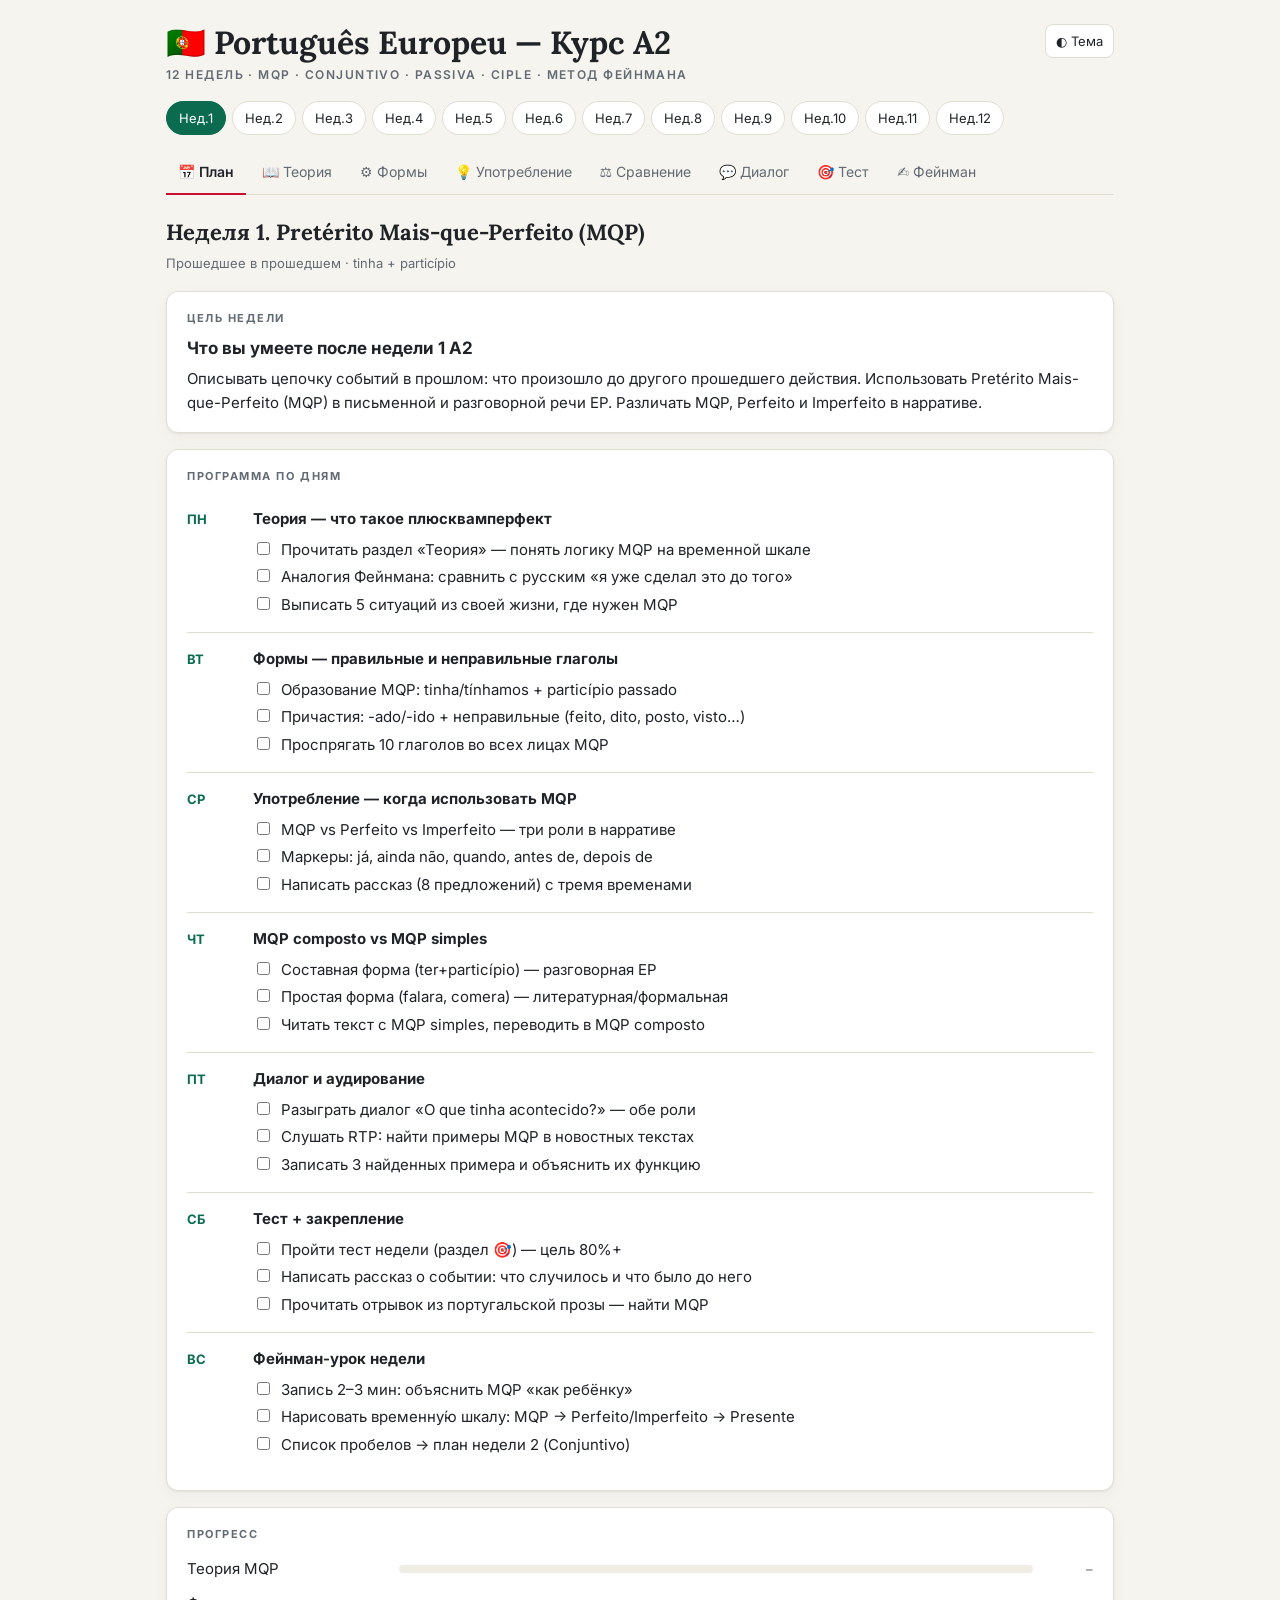
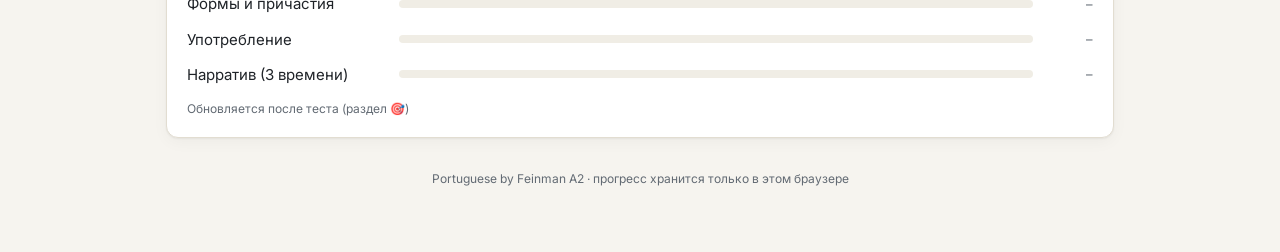
==== portuguese-feinman-a2/index.html @ bb4b98df "Add Portuguese by Feinman A2 course page 12-week European Portuguese A2 course (MQP, Conjuntivo, Pas" ====
<!doctype html>
<html lang="ru">
<head>
<meta charset="utf-8">
<meta name="viewport" content="width=device-width, initial-scale=1">
<title>Portuguese by Feinman A2</title>
<meta name="description" content="Português Europeu — курс A2 за 12 недель: MQP, Conjuntivo, Passiva, CIPLE. Метод Фейнмана.">
<link rel="preconnect" href="https://fonts.googleapis.com">
<link href="https://fonts.googleapis.com/css2?family=Inter:wght@400;500;600;700&family=Lora:ital,wght@0,600;1,500&display=swap" rel="stylesheet">
<style>
:root{
  --bg:#f6f4ef; --surface:#ffffff; --surface-2:#f0ede5; --border:#e2ddd1;
  --text:#1f2328; --muted:#626a73; --accent:#0a6b4f; --accent-2:#c8102e;
  --accent-soft:#e3f1ec; --warn-soft:#fdf1dc; --warn:#8a5a00;
  --ok:#0a7a3e; --bad:#b3261e; --ok-soft:#e5f4ea; --bad-soft:#fbe9e7;
  --shadow:0 1px 2px rgba(0,0,0,.05),0 4px 16px rgba(0,0,0,.04);
}
@media (prefers-color-scheme: dark){
  :root:not([data-theme="light"]){
    --bg:#15181c; --surface:#1d2126; --surface-2:#252a30; --border:#333a42;
    --text:#e8e6e1; --muted:#9aa3ad; --accent:#4fc39a; --accent-2:#ff6b7d;
    --accent-soft:#1c3129; --warn-soft:#33291a; --warn:#f0bf6a;
    --ok:#5fd18f; --bad:#ff8a80; --ok-soft:#1b3024; --bad-soft:#3a1f1d;
    --shadow:none;
  }
}
:root[data-theme="dark"]{
  --bg:#15181c; --surface:#1d2126; --surface-2:#252a30; --border:#333a42;
  --text:#e8e6e1; --muted:#9aa3ad; --accent:#4fc39a; --accent-2:#ff6b7d;
  --accent-soft:#1c3129; --warn-soft:#33291a; --warn:#f0bf6a;
  --ok:#5fd18f; --bad:#ff8a80; --ok-soft:#1b3024; --bad-soft:#3a1f1d;
  --shadow:none;
}
*{box-sizing:border-box}
html,body{margin:0}
body{background:var(--bg);color:var(--text);font:15px/1.55 Inter,system-ui,-apple-system,Segoe UI,Roboto,sans-serif;-webkit-font-smoothing:antialiased}
.wrap{max-width:980px;margin:0 auto;padding:24px 16px 64px}
header h1{font-family:Lora,Georgia,serif;font-size:clamp(22px,4vw,32px);margin:0 0 4px;line-height:1.2}
header .sub{font-size:12px;letter-spacing:.12em;color:var(--muted);text-transform:uppercase;font-weight:600}
.top{display:flex;justify-content:space-between;gap:12px;align-items:flex-start}
.theme-btn{border:1px solid var(--border);background:var(--surface);color:var(--text);border-radius:8px;padding:6px 10px;cursor:pointer;font:inherit;font-size:13px;flex:none}
.weeks{display:flex;gap:6px;overflow-x:auto;padding:16px 0 8px;scrollbar-width:thin}
.weeks button{flex:none;border:1px solid var(--border);background:var(--surface);color:var(--text);border-radius:999px;padding:6px 12px;font:inherit;font-size:13px;cursor:pointer;white-space:nowrap}
.weeks button.on{background:var(--accent);border-color:var(--accent);color:#fff}
:root[data-theme="dark"] .weeks button.on{color:#0d1411}
@media (prefers-color-scheme: dark){:root:not([data-theme="light"]) .weeks button.on{color:#0d1411}}
.weeks button .dot{display:inline-block;width:6px;height:6px;border-radius:50%;background:var(--ok);margin-left:6px;vertical-align:middle}
.tabs{display:flex;gap:4px;flex-wrap:wrap;border-bottom:1px solid var(--border);margin:8px 0 20px}
.tabs button{border:0;background:none;color:var(--muted);padding:10px 12px;font:inherit;font-size:14px;cursor:pointer;border-bottom:2px solid transparent;margin-bottom:-1px}
.tabs button.on{color:var(--text);border-bottom-color:var(--accent-2);font-weight:600}
.week-title{font-family:Lora,Georgia,serif;font-size:22px;margin:0 0 4px}
.week-tag{color:var(--muted);font-size:13px;margin-bottom:18px}
.card{background:var(--surface);border:1px solid var(--border);border-radius:12px;padding:18px 20px;margin-bottom:16px;box-shadow:var(--shadow)}
.label{font-size:11px;letter-spacing:.14em;text-transform:uppercase;color:var(--muted);font-weight:700;margin-bottom:8px}
.goal h3{margin:0 0 6px;font-size:17px}
.goal p{margin:0}
.day{display:grid;grid-template-columns:52px 1fr;gap:14px;padding:14px 0;border-top:1px solid var(--border)}
.label + .day{border-top:0}
.day .d{font-weight:700;color:var(--accent);font-size:13px;padding-top:2px}
.day h4{margin:0 0 6px;font-size:15px}
.day ul{margin:0;padding:0;list-style:none}
.day li{display:flex;gap:8px;align-items:flex-start;padding:2px 0}
.day li input{margin-top:4px;accent-color:var(--accent);flex:none}
.day li.done span{color:var(--muted);text-decoration:line-through}
.prog-row{display:grid;grid-template-columns:minmax(120px,200px) 1fr 48px;gap:12px;align-items:center;padding:6px 0}
.bar{height:8px;border-radius:99px;background:var(--surface-2);overflow:hidden}
.bar i{display:block;height:100%;background:var(--accent);border-radius:99px;transition:width .4s}
.prog-row .v{text-align:right;font-variant-numeric:tabular-nums;color:var(--muted);font-size:13px}
.hint{font-size:12px;color:var(--muted);margin-top:8px}
.content h3{font-size:17px;margin:22px 0 8px}
.content h3:first-child{margin-top:0}
.content p{margin:0 0 10px}
.content ul{padding-left:20px;margin:0 0 10px}
.ex{display:flex;flex-direction:column;border-left:3px solid var(--accent);background:var(--accent-soft);padding:8px 12px;border-radius:0 8px 8px 0;margin:8px 0}
.ex b{font-weight:600}
.ex span{color:var(--muted);font-size:13.5px}
.note{background:var(--warn-soft);border-radius:8px;padding:10px 14px;margin:10px 0;font-size:14px}
.note strong{color:var(--warn)}
.tbl-wrap{overflow-x:auto;margin:10px 0}
table{border-collapse:collapse;width:100%;font-size:14px;min-width:420px}
th,td{border-bottom:1px solid var(--border);padding:8px 10px;text-align:left;vertical-align:top}
th{background:var(--surface-2);font-weight:600;font-size:13px}
td em{color:var(--accent-2);font-style:normal;font-weight:600}
.timeline{display:flex;align-items:center;gap:0;margin:14px 0 6px;overflow-x:auto;padding-bottom:4px}
.timeline .pt{flex:1;min-width:110px;text-align:center;position:relative;padding-top:22px;font-size:13px}
.timeline .pt::before{content:"";position:absolute;top:8px;left:0;right:0;height:2px;background:var(--border)}
.timeline .pt::after{content:"";position:absolute;top:3px;left:50%;width:12px;height:12px;margin-left:-6px;border-radius:50%;background:var(--accent)}
.timeline .pt.hl::after{background:var(--accent-2)}
.timeline .pt b{display:block}
.timeline .pt span{color:var(--muted)}
.dlg{display:flex;flex-direction:column;gap:10px}
.line{display:flex;gap:10px;align-items:flex-start}
.line.r{flex-direction:row-reverse}
.who{flex:none;width:34px;height:34px;border-radius:50%;background:var(--accent);color:#fff;display:grid;place-items:center;font-weight:700;font-size:13px}
.line.r .who{background:var(--accent-2)}
.bub{background:var(--surface-2);border-radius:12px;padding:8px 12px;max-width:78%}
.bub .pt{font-weight:500}
.bub .ru{color:var(--muted);font-size:13px;display:none}
.show-ru .bub .ru{display:block}
.btn{border:1px solid var(--border);background:var(--surface);color:var(--text);border-radius:8px;padding:7px 12px;font:inherit;font-size:13.5px;cursor:pointer}
.btn.primary{background:var(--accent);border-color:var(--accent);color:#fff}
:root[data-theme="dark"] .btn.primary{color:#0d1411}
@media (prefers-color-scheme: dark){:root:not([data-theme="light"]) .btn.primary{color:#0d1411}}
.btns{display:flex;gap:8px;flex-wrap:wrap;margin-top:12px}
.q{padding:14px 0;border-top:1px solid var(--border)}
.q:first-child{border-top:0;padding-top:0}
.q p{margin:0 0 8px;font-weight:500}
.opts{display:flex;flex-direction:column;gap:6px}
.opts label{display:flex;gap:8px;align-items:center;border:1px solid var(--border);border-radius:8px;padding:7px 10px;cursor:pointer}
.opts input{accent-color:var(--accent)}
.opts label.right{border-color:var(--ok);background:var(--ok-soft)}
.opts label.wrong{border-color:var(--bad);background:var(--bad-soft)}
.exp{font-size:13.5px;color:var(--muted);margin-top:6px;display:none}
.checked .exp{display:block}
.score{font-size:18px;font-weight:700;margin-top:12px}
textarea{width:100%;min-height:140px;border:1px solid var(--border);background:var(--surface);color:var(--text);border-radius:8px;padding:10px;font:inherit;resize:vertical}
.steps{counter-reset:s;list-style:none;padding:0;margin:0}
.steps li{counter-increment:s;display:grid;grid-template-columns:30px 1fr;gap:10px;padding:8px 0}
.steps li::before{content:counter(s);width:26px;height:26px;border-radius:50%;background:var(--accent-soft);color:var(--accent);display:grid;place-items:center;font-weight:700;font-size:13px}
footer{color:var(--muted);font-size:12px;margin-top:32px;text-align:center}
@media (max-width:560px){
  .card{padding:14px}
  .day{grid-template-columns:1fr;gap:4px}
  .prog-row{grid-template-columns:1fr 44px}
  .prog-row .bar{grid-column:1/-1;grid-row:2}
  .bub{max-width:86%}
}
</style>
</head>
<body>
<div class="wrap">
  <header>
    <div class="top">
      <div>
        <h1>🇵🇹 Português Europeu — Курс A2</h1>
        <div class="sub">12 недель · MQP · Conjuntivo · Passiva · CIPLE · Метод Фейнмана</div>
      </div>
      <button class="theme-btn" id="themeBtn" aria-label="Сменить тему">◐ Тема</button>
    </div>
  </header>
  <nav class="weeks" id="weeks" aria-label="Недели"></nav>
  <nav class="tabs" id="tabs" aria-label="Разделы"></nav>
  <main id="main"></main>
  <footer>Portuguese by Feinman A2 · прогресс хранится только в этом браузере</footer>
</div>

<script>
/* ---------- helpers ---------- */
const ex = (pt, ru) => `<div class="ex"><b>${pt}</b><span>${ru}</span></div>`;
const note = (t) => `<div class="note">${t}</div>`;
const tbl = (head, rows) => `<div class="tbl-wrap"><table><thead><tr>${head.map(h=>`<th>${h}</th>`).join('')}</tr></thead><tbody>${rows.map(r=>`<tr>${r.map(c=>`<td>${c}</td>`).join('')}</tr>`).join('')}</tbody></table></div>`;
const tl = (pts) => `<div class="timeline">${pts.map(p=>`<div class="pt${p[2]?' hl':''}"><b>${p[0]}</b><span>${p[1]}</span></div>`).join('')}</div>`;
const ul = (items) => `<ul>${items.map(i=>`<li>${i}</li>`).join('')}</ul>`;

const store = {
  get(k, d){ try{ const v = localStorage.getItem('pfa2:'+k); return v===null ? d : JSON.parse(v); }catch(e){ return d; } },
  set(k, v){ try{ localStorage.setItem('pfa2:'+k, JSON.stringify(v)); }catch(e){} }
};

const TABS = [
  ['plan','📅 План'],['theory','📖 Теория'],['forms','⚙️ Формы'],['usage','💡 Употребление'],
  ['compare','⚖️ Сравнение'],['dialog','💬 Диалог'],['test','🎯 Тест'],['feynman','✍️ Фейнман']
];
const DAYS = ['ПН','ВТ','СР','ЧТ','ПТ','СБ','ВС'];

/* ---------- course data ---------- */
const W = [];

/* ===== WEEK 1 — MQP ===== */
W.push({
  title:'Pretérito Mais-que-Perfeito (MQP)',
  tag:'Прошедшее в прошедшем · tinha + particípio',
  goal:'Описывать цепочку событий в прошлом: что произошло до другого прошедшего действия. Использовать Pretérito Mais-que-Perfeito (MQP) в письменной и разговорной речи EP. Различать MQP, Perfeito и Imperfeito в нарративе.',
  days:[
    ['Теория — что такое плюсквамперфект',['Прочитать раздел «Теория» — понять логику MQP на временной шкале','Аналогия Фейнмана: сравнить с русским «я уже сделал это до того»','Выписать 5 ситуаций из своей жизни, где нужен MQP']],
    ['Формы — правильные и неправильные глаголы',['Образование MQP: tinha/tínhamos + particípio passado','Причастия: -ado/-ido + неправильные (feito, dito, posto, visto…)','Проспрягать 10 глаголов во всех лицах MQP']],
    ['Употребление — когда использовать MQP',['MQP vs Perfeito vs Imperfeito — три роли в нарративе','Маркеры: já, ainda não, quando, antes de, depois de','Написать рассказ (8 предложений) с тремя временами']],
    ['MQP composto vs MQP simples',['Составная форма (ter+particípio) — разговорная EP','Простая форма (falara, comera) — литературная/формальная','Читать текст с MQP simples, переводить в MQP composto']],
    ['Диалог и аудирование',['Разыграть диалог «O que tinha acontecido?» — обе роли','Слушать RTP: найти примеры MQP в новостных текстах','Записать 3 найденных примера и объяснить их функцию']],
    ['Тест + закрепление',['Пройти тест недели (раздел 🎯) — цель 80%+','Написать рассказ о событии: что случилось и что было до него','Прочитать отрывок из португальской прозы — найти MQP']],
    ['Фейнман-урок недели',['Запись 2–3 мин: объяснить MQP «как ребёнку»','Нарисовать временну́ю шкалу: MQP → Perfeito/Imperfeito → Presente','Список пробелов → план недели 2 (Conjuntivo)']]
  ],
  progress:['Теория MQP','Формы и причастия','Употребление','Нарратив (3 времени)'],
  theory:`
    <h3>Идея в одной фразе</h3>
    <p>MQP — это <strong>«прошедшее до прошедшего»</strong>. Когда вы рассказываете о прошлом и хотите показать, что одно действие случилось <em>ещё раньше</em> другого, вы берёте MQP.</p>
    ${tl([['MQP','tinha saído',1],['Perfeito','cheguei'],['Agora','presente']])}
    ${ex('Quando cheguei à estação, o comboio já tinha partido.','Когда я пришёл на вокзал, поезд уже ушёл (ушёл раньше, чем я пришёл).')}
    <h3>Аналогия Фейнмана</h3>
    <p>Представьте рассказ как фильм. Perfeito — это кадры, которые идут один за другим. MQP — это <strong>флешбэк</strong>: камера на секунду отматывает назад, чтобы показать то, что уже случилось до текущей сцены.</p>
    <p>В русском нет отдельного времени — мы говорим «уже», «до этого», «к тому моменту». В португальском это грамматика: <em>tinha feito</em> = «к тому моменту уже сделал».</p>
    ${note('<strong>Правило-проверка:</strong> если в русском предложении можно вставить «к тому моменту уже…», а рассказ идёт в прошедшем — скорее всего нужен MQP.')}
    <h3>Две формы</h3>
    ${ul(['<b>MQP composto</b>: <i>tinha + particípio</i> — живая речь в Португалии. <i>Eu tinha comido.</i>','<b>MQP simples</b>: <i>comera, falara, fizera</i> — книги, пресса, официальный стиль. В разговоре почти не встречается, но на CIPLE нужно узнавать в текстах.'])}`,
  forms:`
    <h3>Вспомогательный глагол TER в Imperfeito</h3>
    ${tbl(['Лицо','ter (imperf.)','+ falar','+ comer','+ partir'],[
      ['eu','tinha','tinha falado','tinha comido','tinha partido'],
      ['tu','tinhas','tinhas falado','tinhas comido','tinhas partido'],
      ['ele / ela / você','tinha','tinha falado','tinha comido','tinha partido'],
      ['nós','<em>tínhamos</em>','tínhamos falado','tínhamos comido','tínhamos partido'],
      ['eles / elas / vocês','tinham','tinham falado','tinham comido','tinham partido']])}
    <h3>Particípio passado</h3>
    <p>Правильные: <b>-ar → -ado</b>, <b>-er/-ir → -ido</b>. Причастие после <i>ter</i> <strong>не меняется</strong> по роду и числу.</p>
    ${tbl(['Инфинитив','Particípio','Инфинитив','Particípio'],[
      ['fazer','<em>feito</em>','abrir','<em>aberto</em>'],
      ['dizer','<em>dito</em>','escrever','<em>escrito</em>'],
      ['pôr','<em>posto</em>','cobrir','<em>coberto</em>'],
      ['ver','<em>visto</em>','ganhar','<em>ganho</em>'],
      ['vir','<em>vindo</em>','gastar','<em>gasto</em>'],
      ['voltar','voltado','pagar','<em>pago</em>']])}
    <h3>MQP simples (литературная форма)</h3>
    <p>Берём 3 л. мн. ч. Perfeito, убираем <b>-ram</b>, добавляем <b>-ra, -ras, -ra, -ramos, -ram</b>:</p>
    ${tbl(['Perfeito (eles)','MQP simples (eu)','nós'],[
      ['falaram','falara','falá<em>ramos</em>'],['comeram','comera','comê<em>ramos</em>'],
      ['fizeram','fizera','fizé<em>ramos</em>'],['disseram','dissera','dissé<em>ramos</em>'],
      ['foram','fora','fô<em>ramos</em>'],['estiveram','estivera','estivé<em>ramos</em>']])}
    ${note('<strong>Внимание:</strong> в форме nós появляется ударение: <i>falávamos</i> (imperf.) ≠ <i>faláramos</i> (MQP simples).')}`,
  usage:`
    <h3>Три роли в нарративе</h3>
    ${tbl(['Время','Роль','Пример'],[
      ['Imperfeito','Декорации, фон, привычка','<i>Chovia e estava frio.</i>'],
      ['Perfeito','Главное событие сюжета','<i>O telefone tocou.</i>'],
      ['MQP','То, что случилось ещё раньше','<i>Eu já tinha adormecido.</i>']])}
    ${ex('Era meia-noite. O telefone tocou, mas eu já tinha adormecido.','Была полночь. Зазвонил телефон, но я уже уснул.')}
    <h3>Маркеры</h3>
    ${ul(['<b>já</b> — уже: <i>Ela já tinha jantado.</i>','<b>ainda não</b> — ещё не: <i>Ainda não tinham chegado.</i>','<b>quando</b> — когда: <i>Quando liguei, ele já tinha saído.</i>','<b>antes de / antes disso</b>: <i>Antes disso, tínhamos vivido no Porto.</i>','<b>nunca</b> — никогда (до того момента): <i>Nunca tinha visto o mar.</i>'])}
    <h3>Типичные ситуации</h3>
    ${ul(['Объяснение причины: <i>Estava cansado porque tinha trabalhado 12 horas.</i>','Первый опыт: <i>Foi a primeira vez que eu tinha comido bacalhau à Brás.</i>','Косвенная речь: <i>Ele disse que tinha perdido a chave.</i> (подробнее — неделя 10)'])}`,
  compare:`
    ${tbl(['','Perfeito','Imperfeito','MQP composto','MQP simples'],[
      ['Пример','fiz','fazia','tinha feito','fizera'],
      ['Вопрос','Что случилось?','Какая была обстановка?','Что было ещё раньше?','То же, книжно'],
      ['Стиль','нейтральный','нейтральный','разговорный + письменный','литературный'],
      ['Рус.','сделал','делал','уже сделал (к тому моменту)','уже сделал']])}
    <h3>Одно событие — три оптики</h3>
    ${ex('Saí de casa às 8h.','Я вышел из дома в 8 (факт).')}
    ${ex('Saía de casa às 8h todos os dias.','Я выходил из дома в 8 каждый день (привычка).')}
    ${ex('Quando a Ana ligou, eu já tinha saído de casa.','Когда Ана позвонила, я уже вышел из дома (раньше звонка).')}
    ${note('<strong>Частая ошибка русскоговорящих:</strong> ставить Perfeito везде, где по-русски «уже сделал». Спросите себя: есть ли в рассказе <em>другая</em> точка в прошлом, относительно которой это «уже»? Если да — MQP.')}`,
  dialog:[
    ['A','Rui, o que é que aconteceu ontem? Chegaste tão tarde!','Руи, что вчера случилось? Ты так поздно пришёл!'],
    ['R','Nem imaginas. Quando cheguei à estação, o comboio já tinha partido.','Даже не представляешь. Когда я пришёл на вокзал, поезд уже ушёл.'],
    ['A','Mas tu não tinhas comprado o bilhete com antecedência?','Но ты разве не купил билет заранее?'],
    ['R','Tinha, sim! Mas tinha-me esquecido de que mudaram o horário.','Купил! Но забыл, что поменяли расписание.'],
    ['A','E depois? Apanhaste o autocarro?','И потом? Сел на автобус?'],
    ['R','Sim, mas quando entrei percebi que tinha deixado a carteira no café.','Да, но когда вошёл, понял, что оставил кошелёк в кафе.'],
    ['A','Que azar! E recuperaste-a?','Вот невезение! И ты его вернул?'],
    ['R','Felizmente, o empregado já a tinha guardado. Nunca tinha tido um dia assim!','К счастью, официант уже его убрал. У меня никогда не было такого дня!']
  ],
  test:[
    {q:'Quando cheguei ao cinema, o filme já ___.',o:['começou','começava','tinha começado','começa'],a:2,c:0,e:'Фильм начался раньше, чем я пришёл → MQP.'},
    {q:'Particípio de «escrever»:',o:['escrevido','escrito','escreto','escrevado'],a:1,c:1,e:'Неправильное причастие: escrito.'},
    {q:'Nós ___ (fazer) o jantar antes de os convidados chegarem.',o:['tínhamos feito','tinhamos fazido','tínhamos fazido','temos feito'],a:0,c:1,e:'tínhamos (с ударением) + feito.'},
    {q:'Era domingo e ___ muito sol. (фон)',o:['fez','fazia','tinha feito','fizera'],a:1,c:3,e:'Описание обстановки → Imperfeito.'},
    {q:'«Ele fizera tudo sozinho» — это:',o:['Imperfeito','MQP simples','Futuro','Condicional'],a:1,c:0,e:'fizera — литературная форма MQP.'},
    {q:'Ela estava nervosa porque nunca ___ de avião.',o:['viajou','tinha viajado','viajava','viaja'],a:1,c:2,e:'Опыт до момента в прошлом → MQP с nunca.'},
    {q:'Ontem ___ o Pedro no Chiado. (главное событие)',o:['vi','tinha visto','via','vira'],a:0,c:3,e:'Одно событие сюжета → Perfeito.'},
    {q:'Qual marcador combina melhor com o MQP?',o:['amanhã','já','agora','daqui a pouco'],a:1,c:2,e:'já — «уже (к тому моменту)».'}
  ],
  feynman:{
    task:'Объясните MQP так, чтобы понял 10-летний ребёнок, без слова «плюсквамперфект».',
    prompts:['Что такое «прошедшее в прошедшем»? Приведите пример из своей жизни.','Чем «tinha feito» отличается от «fiz»?','Зачем нужна форма «fizera», если все говорят «tinha feito»?','Нарисуйте шкалу с тремя точками и подпишите их.']
  }
});

/* ===== WEEK 2 — Presente do Conjuntivo: formas ===== */
W.push({
  title:'Presente do Conjuntivo — формы',
  tag:'Сослагательное наклонение · espero que… · quero que…',
  goal:'Образовывать Presente do Conjuntivo правильных и неправильных глаголов. Выражать желание, надежду и просьбу к другому человеку: «Quero que venhas», «Espero que corra bem».',
  days:[
    ['Теория — что такое conjuntivo',['Прочитать «Теорию»: мир фактов vs мир желаний','Сравнить с русским «чтобы» + прошедшее','Выписать 5 своих желаний к другим людям по-русски']],
    ['Формы — правило «противоположной гласной»',['eu (presente) → убрать -o → -ar: -e / -er,-ir: -a','Проспрягать falar, comer, partir, ter, fazer','Орфография: fique, chegue, comece']],
    ['Неправильные глаголы',['7 «диких» глаголов: ser, estar, ir, haver, saber, querer, dar','Карточки: инфинитив ↔ conjuntivo','Составить 7 предложений с «Espero que…»']],
    ['Триггеры conjuntivo',['querer que, esperar que, pedir que, é importante que','talvez + conjuntivo','Переделать 10 предложений из индикатива']],
    ['Диалог и аудирование',['Разыграть диалог «Espero que gostes!»','Найти в песне/подкасте 3 примера conjuntivo','Записать голосовое с 5 пожеланиями другу']],
    ['Тест + закрепление',['Тест недели — цель 80%+','Написать открытку на день рождения (6 пожеланий)','Повторить MQP: 5 предложений']],
    ['Фейнман-урок недели',['Объяснить «зачем португальцам conjuntivo»','Схема: eu-форма → основа → окончание','Список пробелов → план недели 3']]
  ],
  progress:['Идея conjuntivo','Правильные формы','Неправильные формы','Триггеры'],
  theory:`
    <h3>Идея в одной фразе</h3>
    <p>Indicativo — это <strong>мир фактов</strong>. Conjuntivo — это <strong>мир желаний, сомнений и чувств</strong>: то, что ещё не стало реальностью или что мы оцениваем.</p>
    ${ex('Sei que ele vem.','Я знаю, что он придёт. (факт → indicativo)')}
    ${ex('Quero que ele venha.','Я хочу, чтобы он пришёл. (желание → conjuntivo)')}
    <h3>Аналогия Фейнмана</h3>
    <p>В русском есть подсказка: <strong>«чтобы» + прошедшая форма</strong>. «Хочу, чтобы ты <u>пришёл</u>» — мы ведь говорим не о прошлом! Русский тоже «меняет форму» глагола в мире желаний. Португальский делает то же самое, только своей формой — conjuntivo.</p>
    ${note('<strong>Ключ:</strong> conjuntivo почти всегда стоит после <em>que</em> и почти всегда, когда подлежащие в двух частях <em>разные</em>. Одно подлежащее → инфинитив: <i>Quero sair</i> / <i>Quero que tu saias</i>.')}`,
  forms:`
    <h3>Правило «противоположной гласной»</h3>
    <p>1) Берём форму <b>eu</b> в Presente do Indicativo. 2) Убираем <b>-o</b>. 3) Добавляем «чужую» гласную: у -ar → <b>e</b>, у -er/-ir → <b>a</b>.</p>
    ${tbl(['Лицо','falar (falo)','comer (como)','partir (parto)','fazer (faço)','ter (tenho)'],[
      ['eu','fal<em>e</em>','com<em>a</em>','part<em>a</em>','faç<em>a</em>','tenh<em>a</em>'],
      ['tu','fal<em>es</em>','com<em>as</em>','part<em>as</em>','faç<em>as</em>','tenh<em>as</em>'],
      ['ele/você','fal<em>e</em>','com<em>a</em>','part<em>a</em>','faç<em>a</em>','tenh<em>a</em>'],
      ['nós','fal<em>emos</em>','com<em>amos</em>','part<em>amos</em>','faç<em>amos</em>','tenh<em>amos</em>'],
      ['eles/vocês','fal<em>em</em>','com<em>am</em>','part<em>am</em>','faç<em>am</em>','tenh<em>am</em>']])}
    <p>Так же: dizer → <b>diga</b>, vir → <b>venha</b>, ver → <b>veja</b>, pôr → <b>ponha</b>, poder → <b>possa</b>, pedir → <b>peça</b>, ouvir → <b>ouça</b>.</p>
    <h3>Семь «диких» глаголов</h3>
    ${tbl(['Инфинитив','eu','nós','eles'],[
      ['ser','seja','sejamos','sejam'],['estar','esteja','estejamos','estejam'],['ir','vá','vamos','vão'],
      ['haver','haja','hajamos','hajam'],['saber','saiba','saibamos','saibam'],['querer','queira','queiramos','queiram'],['dar','dê','dêmos','deem']])}
    <h3>Орфография</h3>
    ${ul(['-car → -que: ficar → <b>fique</b>','-gar → -gue: chegar → <b>chegue</b>','-çar → -ce: começar → <b>comece</b>','-ger/-gir → -ja: proteger → <b>proteja</b>'])}`,
  usage:`
    <h3>Главные триггеры</h3>
    ${tbl(['Группа','Выражения'],[
      ['Желание / просьба','querer que, desejar que, pedir que, preferir que'],
      ['Надежда','esperar que, oxalá'],
      ['Необходимость','é preciso que, é importante que, é necessário que'],
      ['Возможность','talvez, é possível que, pode ser que']])}
    ${ex('Espero que corra tudo bem!','Надеюсь, всё пройдёт хорошо!')}
    ${ex('É importante que tragas o passaporte.','Важно, чтобы ты принёс паспорт.')}
    ${ex('Talvez ela saiba a resposta.','Возможно, она знает ответ.')}
    ${note('<strong>EP-нюанс:</strong> <i>talvez</i> требует conjuntivo, а разговорное <i>se calhar</i> (очень португальское!) — indicativo: <i>Se calhar ela sabe.</i>')}
    <h3>Пожелания без главного глагола</h3>
    ${ul(['<i>Que sejas muito feliz!</i> — Будь очень счастлив!','<i>Que corra bem!</i> — Удачи! (Пусть всё пройдёт хорошо)','<i>Bom fim de semana! Que descanses.</i>'])}`,
  compare:`
    ${tbl(['Indicativo (факт)','Conjuntivo (желание/оценка)'],[
      ['Sei que <em>estás</em> bem.','Espero que <em>estejas</em> bem.'],
      ['Ele diz que <em>vem</em>.','Ele pede que <em>venhas</em>.'],
      ['É verdade que <em>tem</em> razão.','É possível que <em>tenha</em> razão.'],
      ['Se calhar <em>chove</em>.','Talvez <em>chova</em>.']])}
    <h3>Одно или два подлежащих?</h3>
    ${ex('Quero aprender português.','Я хочу учить португальский (я = я → инфинитив).')}
    ${ex('Quero que tu aprendas português.','Я хочу, чтобы ты учил португальский (я ≠ ты → conjuntivo).')}`,
  dialog:[
    ['M','Olá, Sofia! Então, amanhã é o grande dia?','Привет, София! Ну что, завтра большой день?'],
    ['S','É, sim. Tenho a entrevista às dez. Espero que corra bem…','Да. У меня собеседование в десять. Надеюсь, всё пройдёт хорошо…'],
    ['M','Vai correr! É importante que chegues cedo e que leves o currículo impresso.','Пройдёт! Важно, чтобы ты пришла пораньше и взяла резюме в распечатке.'],
    ['S','Talvez eu vá de metro. Queres que te ligue depois?','Может, поеду на метро. Хочешь, чтобы я тебе потом позвонила?'],
    ['M','Claro! Quero que me contes tudo.','Конечно! Хочу, чтобы ты мне всё рассказала.'],
    ['S','Combinado. Obrigada pelo apoio!','Договорились. Спасибо за поддержку!'],
    ['M','De nada. Que tenhas muita sorte!','Не за что. Удачи тебе!']
  ],
  test:[
    {q:'Espero que tu ___ (estar) bem.',o:['estás','estejas','estas','estives'],a:1,c:2,e:'estar → esteja(s).'},
    {q:'Conjuntivo de «falar» (eu):',o:['falo','fala','fale','falei'],a:2,c:1,e:'-ar → -e: fale.'},
    {q:'É importante que vocês ___ (chegar) cedo.',o:['chegam','chegem','cheguem','chegassem'],a:2,c:1,e:'Орфография: -gar → -gue.'},
    {q:'Quero ___ ao cinema. (я сам)',o:['que vá','ir','que vou','vá'],a:1,c:0,e:'Одно подлежащее → инфинитив.'},
    {q:'Talvez ele ___ (saber) a morada.',o:['sabe','saiba','saba','sabia'],a:1,c:3,e:'talvez + conjuntivo; saber → saiba.'},
    {q:'Se calhar ele ___ (ter) razão.',o:['tenha','tem','tivesse','teja'],a:1,c:3,e:'se calhar + indicativo.'},
    {q:'Conjuntivo de «ir» (nós):',o:['vamos','vámos','iremos','vão'],a:0,c:2,e:'ir → vá, vás, vá, vamos, vão.'},
    {q:'Peço-te que ___ (fazer) o favor.',o:['fazes','faças','fazas','fizesses'],a:1,c:1,e:'faço → faça → faças.'}
  ],
  feynman:{
    task:'Объясните, зачем нужен conjuntivo, через русское «чтобы».',
    prompts:['Почему «Sei que vens» и «Quero que venhas» — разные формы?','Как за 3 шага получить форму conjuntivo любого глагола?','Какие 7 глаголов нужно выучить отдельно?','Когда вместо conjuntivo нужен инфинитив?']
  }
});

/* ===== WEEK 3 — Conjuntivo: usos ===== */
W.push({
  title:'Conjuntivo — употребление',
  tag:'Эмоции · сомнение · союзы · относительные придаточные',
  goal:'Уверенно выбирать между indicativo и conjuntivo: после выражений эмоций и сомнения, после союзов (para que, embora, antes que, até que, caso) и в относительных придаточных с неизвестным антецедентом.',
  days:[
    ['Теория — карта триггеров',['Прочитать «Теорию»: 5 зон conjuntivo','Сделать ментальную карту триггеров','Сравнить «acho que» и «não acho que»']],
    ['Эмоции и оценка',['gostar que, ter medo que, é pena que, ainda bem que','10 предложений про свои чувства','Повторить неправильные формы недели 2']],
    ['Союзы с conjuntivo',['para que, embora, antes que, até que, sem que, caso','Трансформация: 2 предложения → 1 с союзом','Список союзов на карточки']],
    ['Относительные придаточные',['Procuro uma casa que tenha jardim','Известный vs неизвестный антецедент','Написать объявление «Procura-se…»']],
    ['Диалог и аудирование',['Разыграть диалог «À procura de casa»','Слушать подкаст: отметить союзы','Пересказать диалог своими словами']],
    ['Тест + закрепление',['Тест недели — цель 80%+','Эссе 120 слов: «A casa ideal»','Повторить MQP и формы conjuntivo']],
    ['Фейнман-урок недели',['Объяснить: «когда НЕ нужен conjuntivo»','Таблица «indicativo vs conjuntivo»','Список пробелов → план недели 4']]
  ],
  progress:['Эмоции и сомнение','Союзы','Относительные','Indicativo vs Conj.'],
  theory:`
    <h3>Пять зон conjuntivo</h3>
    ${tbl(['Зона','Пример'],[
      ['1. Желание / воля (неделя 2)','Quero que venhas.'],
      ['2. Эмоция / оценка','Gosto que me ajudes. É pena que não possas vir.'],
      ['3. Сомнение / отрицание мнения','Não acho que seja boa ideia. Duvido que saiba.'],
      ['4. Союзы цели, уступки, условия','Embora esteja cansado, vou sair.'],
      ['5. «Неизвестный» антецедент','Procuro alguém que fale russo.']])}
    <h3>Аналогия Фейнмана</h3>
    <p>Представьте, что у фразы есть <strong>фильтр «субъективности»</strong>. Если говорящий просто сообщает факт — фильтр выключен (indicativo). Если он смотрит на действие через свои чувства, сомнения, цели или представляет несуществующее — фильтр включён (conjuntivo).</p>
    ${note('<strong>Мнение vs сомнение:</strong> <i>Acho que é verdade</i> (indicativo — я утверждаю). <i>Não acho que seja verdade</i> (conjuntivo — я сомневаюсь).')}`,
  forms:`
    <h3>Союзы, которые всегда требуют conjuntivo</h3>
    ${tbl(['Союз','Значение','Пример'],[
      ['para que','чтобы','Falo devagar <em>para que</em> percebas.'],
      ['embora','хотя','<em>Embora</em> chova, vamos à praia.'],
      ['antes que','прежде чем','Sai <em>antes que</em> comece o trânsito.'],
      ['até que','пока не','Espera <em>até que</em> eu volte.'],
      ['sem que','без того чтобы','Saiu <em>sem que</em> ninguém visse.'],
      ['caso','в случае если','<em>Caso</em> precises, liga-me.'],
      ['a não ser que','если только не','Vou, <em>a não ser que</em> chova.']])}
    <h3>Выражения эмоций</h3>
    ${ul(['<i>Gosto que…</i> / <i>Detesto que…</i>','<i>Tenho medo que…</i>','<i>É pena que…</i> — жаль, что…','<i>Ainda bem que…</i> — хорошо, что… (но: после <i>ainda bem que</i> в EP часто indicativo: <i>Ainda bem que vieste!</i>)','<i>Fico contente que…</i>'])}`,
  usage:`
    <h3>Относительные придаточные</h3>
    ${ex('Tenho um colega que fala russo.','У меня есть коллега, который говорит по-русски (существует → indicativo).')}
    ${ex('Procuro um colega que fale russo.','Ищу коллегу, который говорил бы по-русски (пока не знаю, есть ли → conjuntivo).')}
    ${ex('Não há ninguém que saiba isto.','Нет никого, кто бы это знал.')}
    <h3>Уступка: embora vs apesar de</h3>
    ${ul(['<b>embora</b> + conjuntivo: <i>Embora seja caro, compro.</i>','<b>apesar de</b> + инфинитив/сущ.: <i>Apesar de ser caro, compro.</i>','<b>mesmo que</b> + conjuntivo: <i>Mesmo que chova, vou.</i>'])}
    <h3>Цель: para vs para que</h3>
    ${ul(['<i>Estudo para passar no exame.</i> — я для себя','<i>Explico para que tu percebas.</i> — для другого'])}`,
  compare:`
    ${tbl(['Indicativo','Conjuntivo'],[
      ['Acho que <em>é</em> boa ideia.','Não acho que <em>seja</em> boa ideia.'],
      ['Tenho a certeza de que <em>vem</em>.','Duvido que <em>venha</em>.'],
      ['Moro numa casa que <em>tem</em> jardim.','Quero uma casa que <em>tenha</em> jardim.'],
      ['Porque <em>está</em> a chover, fico.','Embora <em>esteja</em> a chover, saio.'],
      ['Se calhar <em>está</em> fechado.','Talvez <em>esteja</em> fechado.']])}`,
  dialog:[
    ['C','Boa tarde. Procuro um apartamento que fique perto do metro.','Добрый день. Ищу квартиру, которая была бы рядом с метро.'],
    ['A','Temos um T2 em Arroios que fica a cinco minutos da estação.','У нас есть двушка в Арройуш, в пяти минутах от станции.'],
    ['C','Ótimo. Embora o orçamento seja apertado, gostava de o ver.','Отлично. Хотя бюджет ограничен, я бы хотел её посмотреть.'],
    ['A','Claro. Caso não possa amanhã, marcamos para sexta.','Конечно. Если завтра не сможете, назначим на пятницу.'],
    ['C','Amanhã dá. Não acho que haja problema.','Завтра подходит. Не думаю, что будут проблемы.'],
    ['A','Traga os documentos para que possamos avançar logo.','Принесите документы, чтобы мы могли сразу продвинуться.'],
    ['C','Com certeza. É pena que não tenha varanda, mas pronto.','Непременно. Жаль, что нет балкона, но ладно.']
  ],
  test:[
    {q:'Não acho que ele ___ razão.',o:['tem','tenha','tinha','terá'],a:1,c:3,e:'Отрицание мнения → conjuntivo.'},
    {q:'Acho que ela ___ em casa.',o:['esteja','está','estivesse','estiver'],a:1,c:3,e:'Утверждение мнения → indicativo.'},
    {q:'Embora ___ frio, vamos passear.',o:['faz','faça','fazia','fará'],a:1,c:1,e:'embora + conjuntivo.'},
    {q:'Procuro um curso que ___ à noite.',o:['é','seja','foi','será'],a:1,c:2,e:'Антецедент неизвестен → conjuntivo.'},
    {q:'Tenho uma amiga que ___ em Braga.',o:['viva','vive','vivesse','viver'],a:1,c:2,e:'Реальный человек → indicativo.'},
    {q:'É pena que não ___ vir. (tu)',o:['podes','possas','poderes','pudesses'],a:1,c:0,e:'Эмоция → conjuntivo.'},
    {q:'Apesar de ___ cansado, fui trabalhar.',o:['esteja','estar','estou','estivesse'],a:1,c:1,e:'apesar de + инфинитив.'},
    {q:'Liga-me caso ___ ajuda.',o:['precisas','precises','precisarás','precisavas'],a:1,c:1,e:'caso + conjuntivo.'}
  ],
  feynman:{
    task:'Объясните «фильтр субъективности»: когда он включается и выключается.',
    prompts:['Почему «Acho que é» но «Não acho que seja»?','Назовите 5 союзов, после которых всегда conjuntivo.','Чем «Tenho um amigo que fala» отличается от «Procuro um amigo que fale»?','embora vs apesar de — в чём разница конструкции?']
  }
});

/* ===== WEEK 4 — Imperativo ===== */
W.push({
  title:'Imperativo',
  tag:'Команды, инструкции, советы · tu / você / vocês',
  goal:'Давать инструкции и советы в формах tu, você/o senhor и vocês; правильно строить отрицательный императив и ставить местоимения (Diz-me / Não me digas).',
  days:[
    ['Теория — две системы императива',['Утвердительный tu = форма ele Presente','Всё остальное = conjuntivo','Аналогия: «ты» и «вы» в русском']],
    ['Формы tu и неправильные',['fala, come, abre','faz, diz, vem, vai, sê, tem, põe','20 команд себе на день']],
    ['Você / o senhor / vocês',['fale, coma, abra — из conjuntivo','Вежливые инструкции в магазине/на улице','Переписать рецепт в форму você']],
    ['Отрицательный императив и местоимения',['Não fales / Não fale / Não falem','Diz-me → Não me digas','15 пар «делай / не делай»']],
    ['Диалог и аудирование',['Разыграть диалог «Como chego à Baixa?»','Слушать объявления в метро Лиссабона','Записать маршрут от дома до работы']],
    ['Тест + закрепление',['Тест недели — цель 80%+','Написать инструкцию (8 шагов) к любимому блюду','Повторить conjuntivo']],
    ['Фейнман-урок недели',['Объяснить, почему «não fales», а не «não fala»','Схема двух систем','Список пробелов → план недели 5']]
  ],
  progress:['Формы tu','Формы você/vocês','Отрицание','Местоимения'],
  theory:`
    <h3>Идея в одной фразе</h3>
    <p>В португальском императиве <strong>одна «родная» форма</strong> — утвердительная для <b>tu</b>. Все остальные формы <strong>берутся из conjuntivo</strong>, который вы выучили на неделе 2.</p>
    ${tbl(['','Утвердительный','Отрицательный'],[
      ['tu','<em>fala</em> (= ele fala)','não <em>fales</em> (conj.)'],
      ['você / o senhor','<em>fale</em> (conj.)','não <em>fale</em>'],
      ['nós','<em>falemos</em> / vamos falar','não <em>falemos</em>'],
      ['vocês','<em>falem</em> (conj.)','não <em>falem</em>']])}
    <h3>Аналогия Фейнмана</h3>
    <p>Утвердительная команда «ты» — это как короткий прямой приказ между своими. Всё, что вежливее или с «не», португальцы «смягчают» через conjuntivo — как будто говорят «чтобы вы сделали» / «чтобы ты не делал».</p>
    ${note('<strong>EP:</strong> в Португалии <i>tu</i> широко используется с друзьями и семьёй; с незнакомыми — <i>o senhor / a senhora</i> или конструкции без местоимения. Бразильское «você» в EP может звучать фамильярно.')}`,
  forms:`
    <h3>Неправильные формы tu (утвердительные)</h3>
    ${tbl(['Инфинитив','tu (afirm.)','tu (neg.)','você'],[
      ['fazer','<em>faz</em>','não faças','faça'],['dizer','<em>diz</em>','não digas','diga'],
      ['trazer','<em>traz</em>','não tragas','traga'],['vir','<em>vem</em>','não venhas','venha'],
      ['ir','<em>vai</em>','não vás','vá'],['ser','<em>sê</em>','não sejas','seja'],
      ['ter','<em>tem</em>','não tenhas','tenha'],['pôr','<em>põe</em>','não ponhas','ponha'],
      ['ver','<em>vê</em>','não vejas','veja'],['estar','<em>está</em>','não estejas','esteja']])}
    <h3>Местоимения</h3>
    ${ul(['Утвердительный → <b>после</b> глагола через дефис: <i>Diz-me. Dá-lhe. Senta-te.</i>','Отрицательный → <b>перед</b> глаголом: <i>Não me digas. Não lhe dês. Não te sentes.</i>','Форма você: <i>Sente-se, por favor.</i> / <i>Não se preocupe.</i>'])}`,
  usage:`
    <h3>Где встречается</h3>
    ${ul(['Маршруты: <i>Siga em frente, vire à esquerda.</i>','Рецепты: <i>Descasque as batatas, junte o azeite.</i>','Советы: <i>Não te preocupes! Descansa um pouco.</i>','Объявления: <i>Não se debruce da janela.</i>'])}
    <h3>Смягчение</h3>
    ${ul(['<i>Podia fechar a porta, por favor?</i> — вежливее, чем прямой императив','<i>Importa-se de…?</i> — Вы не против…?','<i>Faz favor!</i> — очень EP способ обратиться к официанту'])}
    ${ex('Desculpe, pode dizer-me onde fica a estação? — Siga em frente e vire na segunda à direita.','Извините, подскажете, где вокзал? — Идите прямо и поверните на второй направо.')}`,
  compare:`
    ${tbl(['Ситуация','tu','você / o senhor'],[
      ['Входите!','Entra!','Entre!'],['Садитесь.','Senta-te.','Sente-se.'],
      ['Не волнуйтесь.','Não te preocupes.','Não se preocupe.'],['Скажите мне.','Diz-me.','Diga-me.'],
      ['Не уходите.','Não vás embora.','Não vá embora.']])}
    ${note('<strong>Ловушка:</strong> «Não fala!» — ошибка. Отрицание всегда из conjuntivo: <i>Não fales!</i>')}`,
  dialog:[
    ['T','Desculpe, sabe dizer-me como chego à Praça do Comércio?','Извините, подскажете, как дойти до Праса-ду-Комершиу?'],
    ['L','Claro. Siga por esta rua até ao fim e depois vire à direita.','Конечно. Идите по этой улице до конца, потом поверните направо.'],
    ['T','É longe? Devo apanhar o elétrico?','Это далеко? Мне сесть на трамвай?'],
    ['L','Não, não apanhe o 28 — está sempre cheio. Vá a pé, são dez minutos.','Нет, не садитесь на 28-й — он всегда переполнен. Идите пешком, это десять минут.'],
    ['T','E há algum sítio bom para almoçar?','А есть хорошее место пообедать?'],
    ['L','Experimente a tasca ao lado do arco. E peça o bacalhau!','Попробуйте таверну рядом с аркой. И закажите треску!'],
    ['T','Muito obrigado!','Большое спасибо!'],
    ['L','De nada. Tenha um bom dia!','Не за что. Хорошего дня!']
  ],
  test:[
    {q:'(tu) ___ a janela, por favor! (abrir)',o:['Abra','Abre','Abres','Abras'],a:1,c:0,e:'Утвердительный tu = форма ele Presente.'},
    {q:'(tu) Não ___ tão alto! (falar)',o:['fala','fale','fales','falas'],a:2,c:2,e:'Отрицание → conjuntivo.'},
    {q:'(o senhor) ___ aqui, por favor. (assinar)',o:['Assina','Assine','Assinas','Assinai'],a:1,c:1,e:'Вежливая форма → conjuntivo.'},
    {q:'Imperativo tu de «fazer»:',o:['faça','faze/faz','fazes','fiz'],a:1,c:0,e:'faz (или книжное faze).'},
    {q:'Imperativo tu de «ser»:',o:['seja','és','sê','sejas'],a:2,c:0,e:'sê — особая форма.'},
    {q:'(tu) ___! (dizer + me)',o:['Me diz','Diz-me','Diga-me','Dizes-me'],a:1,c:3,e:'Утвердительный → ênclise: Diz-me.'},
    {q:'(tu) Não ___! (preocupar-se)',o:['te preocupes','preocupa-te','te preocupa','preocupes-te'],a:0,c:3,e:'Отрицание → местоимение перед глаголом + conjuntivo.'},
    {q:'(vocês) ___ cedo amanhã! (chegar)',o:['Chegam','Chegai','Cheguem','Chegem'],a:2,c:1,e:'vocês → conjuntivo: cheguem.'}
  ],
  feynman:{
    task:'Объясните систему «одна родная форма + всё остальное из conjuntivo».',
    prompts:['Почему «Fala!», но «Não fales!»?','Как сказать «Садитесь» другу и незнакомому человеку?','Куда ставится местоимение в утвердительной и отрицательной команде?','Назовите 5 неправильных форм tu.']
  }
});

/* ===== WEEK 5 — Futuro do Conjuntivo ===== */
W.push({
  title:'Futuro do Conjuntivo',
  tag:'Quando, se, logo que · «Quando tiver tempo…»',
  goal:'Говорить о будущих условиях и моментах: «Se chover…», «Quando chegares…», «Logo que puder…». Образовывать Futuro do Conjuntivo от основы Perfeito.',
  days:[
    ['Теория — будущее, которого ещё нет',['Прочитать «Теорию»: quando/se + будущее','Сравнить с русским «когда приду», «если пойдёт»','Выписать 5 своих планов с «quando»']],
    ['Формы — от Perfeito',['eles fizeram → fizer','Окончания: -, -es, -, -mos, -em','Повторить Pretérito Perfeito неправильных']],
    ['Неправильные формы',['ter→tiver, estar→estiver, ser/ir→for','ver→vir!, vir→vier, pôr→puser','Карточки: 15 глаголов']],
    ['Союзы и структуры',['se, quando, enquanto, logo que, assim que, sempre que','quem, o que, onde, como + fut. conj.','Se + fut. conj. → presente/futuro']],
    ['Диалог и аудирование',['Разыграть диалог «Planos para o verão»','Слушать прогноз погоды RTP','Составить 5 условий «Se…»']],
    ['Тест + закрепление',['Тест недели — цель 80%+','Письмо другу о планах на лето (100 слов)','Повторить conjuntivo presente']],
    ['Фейнман-урок недели',['Объяснить, почему нельзя «quando vou chegar»','Схема «от Perfeito к Futuro Conj.»','Список пробелов → план недели 6']]
  ],
  progress:['Идея','Правильные формы','Неправильные формы','Союзы и условия'],
  theory:`
    <h3>Идея в одной фразе</h3>
    <p>Когда мы говорим о <strong>будущем моменте или условии</strong> после <i>quando, se, logo que</i> и т. п., португальцы используют особое время — Futuro do Conjuntivo. Его почти нет в других языках (кроме испанского в старом виде).</p>
    ${ex('Quando chegares a casa, liga-me.','Когда придёшь домой, позвони мне.')}
    ${ex('Se tiver tempo, vou ao ginásio.','Если будет время, пойду в спортзал.')}
    <h3>Аналогия Фейнмана</h3>
    <p>В русском мы тоже говорим «когда <u>придёшь</u>» (будущее), а не «когда приходишь». Португальский просто имеет для этого <strong>отдельную форму</strong>. Это «будущее условное»: момент, который наступит — или нет.</p>
    ${note('<strong>Ошибка №1:</strong> «Quando vou chegar…» или «Se vou ter tempo…» — неверно. Правильно: <i>Quando chegar…</i>, <i>Se tiver tempo…</i>')}`,
  forms:`
    <h3>Образование</h3>
    <p>Берём <b>eles</b> в Pretérito Perfeito → убираем <b>-ram</b> → добавляем <b>-, -es, -, -mos, -em</b>.</p>
    ${tbl(['Инфинитив','eles (Perf.)','eu','tu','nós','eles'],[
      ['falar','fala<em>ram</em>','falar','falares','falarmos','falarem'],
      ['comer','come<em>ram</em>','comer','comeres','comermos','comerem'],
      ['ter','tive<em>ram</em>','<em>tiver</em>','tiveres','tivermos','tiverem'],
      ['estar','estive<em>ram</em>','<em>estiver</em>','estiveres','estivermos','estiverem'],
      ['ser / ir','fo<em>ram</em>','<em>for</em>','fores','formos','forem'],
      ['fazer','fize<em>ram</em>','<em>fizer</em>','fizeres','fizermos','fizerem'],
      ['dizer','disse<em>ram</em>','<em>disser</em>','disseres','dissermos','disserem'],
      ['poder','pude<em>ram</em>','<em>puder</em>','puderes','pudermos','puderem'],
      ['querer','quise<em>ram</em>','<em>quiser</em>','quiseres','quisermos','quiserem'],
      ['saber','soube<em>ram</em>','<em>souber</em>','souberes','soubermos','souberem'],
      ['vir','vie<em>ram</em>','<em>vier</em>','vieres','viermos','vierem'],
      ['ver','vi<em>ram</em>','<em>vir</em>','vires','virmos','virem'],
      ['pôr','puse<em>ram</em>','<em>puser</em>','puseres','pusermos','puserem'],
      ['trazer','trouxe<em>ram</em>','<em>trouxer</em>','trouxeres','trouxermos','trouxerem']])}
    ${note('<strong>Ловушка:</strong> <i>vir</i> — это и инфинитив «приходить», и Futuro Conj. от <i>ver</i>: <i>Se vires a Ana…</i> = Если увидишь Ану. А от <i>vir</i> — <i>Se vieres…</i> = Если придёшь.')}`,
  usage:`
    <h3>Союзы и слова-триггеры</h3>
    ${tbl(['Слово','Пример'],[
      ['se','<i>Se chover, ficamos em casa.</i>'],['quando','<i>Quando puderes, responde.</i>'],
      ['logo que / assim que','<i>Assim que souber, digo-te.</i>'],['enquanto','<i>Enquanto estiveres cá, aproveita.</i>'],
      ['sempre que','<i>Sempre que quiseres, aparece.</i>'],['quem / o que / onde / como','<i>Faz como quiseres. Quem vier, é bem-vindo.</i>']])}
    <h3>Схема условия</h3>
    ${tbl(['Se + Futuro Conj.','Главная часть'],[
      ['Se tiveres fome,','come alguma coisa. (imperativo)'],
      ['Se estiver sol,','vamos à praia. (presente)'],
      ['Se ganharmos,','faremos uma festa. (futuro)']])}`,
  compare:`
    ${tbl(['Время','Когда','Пример'],[
      ['Presente Conj.','после «que»-триггеров','Espero que <em>venhas</em>.'],
      ['Futuro Conj.','после se/quando о будущем','Se <em>vieres</em>, traz vinho.'],
      ['Presente Ind.','обычные факты и привычки','Quando <em>venho</em> a Lisboa, fico no hotel. (всегда)']])}
    ${ex('Quando vou ao Porto, como francesinha.','Когда я езжу в Порту, ем франсезинью (привычка → indicativo).')}
    ${ex('Quando for ao Porto, vou comer francesinha.','Когда поеду в Порту, съем франсезинью (конкретное будущее → fut. conj.).')}`,
  dialog:[
    ['I','Então, Tiago, já tens planos para as férias?','Ну что, Тиагу, уже есть планы на отпуск?'],
    ['T','Ainda não sei. Se tiver dinheiro, vou aos Açores.','Ещё не знаю. Если будут деньги, поеду на Азоры.'],
    ['I','Que bom! Quando fores, visita a Lagoa das Sete Cidades.','Здорово! Когда поедешь, посети озеро Сете-Сидадеш.'],
    ['T','Claro. E tu? Vens comigo se puderes?','Конечно. А ты? Поедешь со мной, если сможешь?'],
    ['I','Assim que souber as datas do trabalho, digo-te.','Как только узнаю даты по работе, скажу тебе.'],
    ['T','Combinado. Se estiver mau tempo, vamos para o Algarve.','Договорились. Если будет плохая погода, поедем в Алгарве.'],
    ['I','Faz como quiseres — para mim, qualquer praia serve!','Делай как хочешь — мне любой пляж подойдёт!']
  ],
  test:[
    {q:'Quando ___ (chegar) a casa, liga-me. (tu)',o:['chegas','chegares','chegues','vais chegar'],a:1,c:1,e:'quando + будущее → fut. conj.'},
    {q:'Se ___ (ter) tempo, vou ao cinema. (eu)',o:['tenho','tenha','tiver','terei'],a:2,c:2,e:'ter → tiveram → tiver.'},
    {q:'Futuro do Conjuntivo de «ir» (nós):',o:['irmos','vamos','formos','fomos'],a:2,c:2,e:'ir → foram → formos.'},
    {q:'Se ___ a Maria, dá-lhe um beijinho. (ver, tu)',o:['vieres','vires','vês','vejas'],a:1,c:2,e:'ver → viram → vires.'},
    {q:'Assim que ___ (saber), digo-te. (eu)',o:['sei','saiba','souber','saber'],a:2,c:3,e:'assim que + fut. conj.'},
    {q:'Quando ___ a Lisboa, fico sempre em Alfama. (привычка)',o:['vou','for','vá','fores'],a:0,c:0,e:'Регулярная привычка → presente indicativo.'},
    {q:'Faz como ___ (querer, tu).',o:['queres','queiras','quiseres','quererás'],a:2,c:3,e:'como + открытое будущее → fut. conj.'},
    {q:'Se nós ___ (fazer) isto juntos, é mais fácil.',o:['fizermos','fazemos','façamos','fizemos'],a:0,c:1,e:'fazer → fizeram → fizermos.'}
  ],
  feynman:{
    task:'Объясните, почему «Quando chegar» правильно, а «Quando vou chegar» — нет.',
    prompts:['Из какой формы строится Futuro do Conjuntivo?','Какие союзы его «вызывают»?','Чем отличаются «se vires» и «se vieres»?','Когда после quando нужен presente indicativo?']
  }
});

/* ===== WEEK 6 — Imperfeito do Conjuntivo + Condicional ===== */
W.push({
  title:'Imperfeito do Conjuntivo и Condicional',
  tag:'Гипотезы · «Se eu tivesse…» · «Gostava de…»',
  goal:'Выражать гипотетические ситуации и вежливые просьбы: «Se eu tivesse tempo, viajava mais», «Queria que viesses». Знать EP-особенность: Imperfeito вместо Condicional в разговоре.',
  days:[
    ['Теория — мир «если бы»',['Прочитать «Теорию»: реальное vs нереальное условие','Сравнить с русским «если бы… то бы»','Выписать 5 фантазий «Se eu fosse…»']],
    ['Imperfeito do Conjuntivo — формы',['eles falaram → falasse','Окончания -sse, -sses, -sse, -ssemos, -ssem','Спрягать ser, ter, estar, fazer, poder']],
    ['Condicional — формы',['инфинитив + -ia: falaria','Неправильные: faria, diria, traria','EP: gostava, queria, podia вместо condicional']],
    ['Употребление',['Se + imperf. conj. → condicional/imperfeito','Queria que / Era bom que + imperf. conj.','como se + imperf. conj.']],
    ['Диалог и аудирование',['Разыграть диалог «Se ganhasses o Euromilhões?»','Слушать интервью: найти «gostava de»','Записать голосовое: 5 гипотез']],
    ['Тест + закрепление',['Тест недели — цель 80%+','Эссе: «Se eu vivesse em Portugal…» (120 слов)','Повторить Futuro Conj.']],
    ['Фейнман-урок недели',['Объяснить три типа «se»: presente, futuro, imperfeito','Таблица условий','Список пробелов → план недели 7']]
  ],
  progress:['Imperf. Conj.','Condicional','Условия с se','EP-разговорные формы'],
  theory:`
    <h3>Идея в одной фразе</h3>
    <p>Imperfeito do Conjuntivo — это conjuntivo <strong>для прошлого или для нереального</strong>. Вместе с Condicional он даёт русское «если бы… то бы».</p>
    ${ex('Se eu tivesse mais tempo, aprendia a surfar.','Если бы у меня было больше времени, я бы научился сёрфингу.')}
    <h3>Три «если»</h3>
    ${tbl(['Тип','Форма','Смысл'],[
      ['Реальное (факт/привычка)','Se + presente ind.','Se chove, fico em casa. — Когда идёт дождь, сижу дома.'],
      ['Возможное будущее','Se + futuro conj.','Se chover, fico em casa. — Если пойдёт дождь…'],
      ['Нереальное / гипотеза','Se + imperf. conj.','Se chovesse, ficava em casa. — Если бы шёл дождь…']])}
    <h3>Аналогия Фейнмана</h3>
    <p>Представьте три двери: первая всегда открыта (факт), вторая может открыться (будущее), третья нарисована на стене (фантазия). Imperfeito do Conjuntivo — это ручка от нарисованной двери.</p>`,
  forms:`
    <h3>Imperfeito do Conjuntivo</h3>
    <p>eles (Perfeito) → убрать <b>-ram</b> → <b>-sse, -sses, -sse, -ssemos, -ssem</b>.</p>
    ${tbl(['Инфинитив','eu','tu','nós','eles'],[
      ['falar','falasse','falasses','falá<em>ssemos</em>','falassem'],
      ['comer','comesse','comesses','comê<em>ssemos</em>','comessem'],
      ['ser / ir','<em>fosse</em>','fosses','fôssemos','fossem'],
      ['ter','<em>tivesse</em>','tivesses','tivéssemos','tivessem'],
      ['estar','<em>estivesse</em>','estivesses','estivéssemos','estivessem'],
      ['fazer','<em>fizesse</em>','fizesses','fizéssemos','fizessem'],
      ['poder','<em>pudesse</em>','pudesses','pudéssemos','pudessem'],
      ['vir','<em>viesse</em>','viesses','viéssemos','viessem']])}
    <h3>Condicional</h3>
    <p>Инфинитив + <b>-ia, -ias, -ia, -íamos, -iam</b>. Неправильные — только три: <b>fazer → faria</b>, <b>dizer → diria</b>, <b>trazer → traria</b>.</p>
    ${note('<strong>EP-особенность:</strong> в разговорной речи Португалии вместо Condicional чаще используют <em>Imperfeito do Indicativo</em>: <i>Eu gostava de um café</i> (вместо gostaria), <i>Se pudesse, ia</i> (вместо iria). Оба варианта верны; Condicional звучит формальнее.')}`,
  usage:`
    <h3>Где нужен Imperfeito do Conjuntivo</h3>
    ${ul(['Гипотеза: <i>Se eu fosse rico, comprava uma casa em Sintra.</i>','Желание в прошлом: <i>Queria que viesses à festa.</i>','Вежливая просьба: <i>Era bom que me enviasse o documento hoje.</i>','«Как будто»: <i>Fala como se fosse o chefe.</i>','Согласование времён: <i>Pedi-lhe que esperasse.</i>'])}
    <h3>Вежливые формулы (EP)</h3>
    ${ul(['<i>Queria um galão, se faz favor.</i>','<i>Gostava de marcar uma consulta.</i>','<i>Podia ajudar-me?</i>','<i>Importava-se de repetir?</i>'])}`,
  compare:`
    ${tbl(['','Presente Conj.','Imperfeito Conj.'],[
      ['Главный глагол','в настоящем','в прошедшем / condicional'],
      ['Пример','Quero que <em>venhas</em>.','Queria que <em>viesses</em>.'],
      ['Пример','É importante que <em>saibas</em>.','Era importante que <em>soubesses</em>.'],
      ['Пример','Peço-lhe que <em>espere</em>.','Pedi-lhe que <em>esperasse</em>.']])}
    ${tbl(['Condicional (формально)','Imperfeito (разговорно EP)'],[
      ['Eu gostaria de…','Eu gostava de…'],['Poderia ajudar-me?','Podia ajudar-me?'],['Se tivesse tempo, iria.','Se tivesse tempo, ia.']])}`,
  dialog:[
    ['J','Se ganhasses o Euromilhões, o que é que fazias?','Если бы ты выиграл «Евромиллионы», что бы ты сделал?'],
    ['P','Primeiro, deixava de trabalhar! Depois comprava uma casa no Alentejo.','Сначала бросил бы работу! Потом купил бы дом в Алентежу.'],
    ['J','A sério? Eu, se tivesse tanto dinheiro, viajava pelo mundo inteiro.','Серьёзно? Я, если бы у меня было столько денег, путешествовал бы по всему миру.'],
    ['P','E se pudesses escolher só um país?','А если бы мог выбрать только одну страну?'],
    ['J','Ia ao Japão. Sempre quis que alguém me mostrasse Quioto.','Поехал бы в Японию. Всегда хотел, чтобы кто-то показал мне Киото.'],
    ['P','Eu gostava que viesses comigo ao Alentejo primeiro!','А я бы хотел, чтобы ты сначала приехал ко мне в Алентежу!'],
    ['J','Combinado — mas só se houvesse bom vinho!','Договорились — но только если там будет хорошее вино!']
  ],
  test:[
    {q:'Se eu ___ (ser) rico, comprava um barco.',o:['for','seja','fosse','era'],a:2,c:2,e:'Нереальное условие → imperf. conj.'},
    {q:'Queria que tu ___ (vir) à festa.',o:['venhas','vieres','viesses','vinhas'],a:2,c:0,e:'Главный в прошедшем → imperf. conj.'},
    {q:'Condicional de «dizer» (eu):',o:['dizeria','diria','disse','dissesse'],a:1,c:1,e:'Неправильный: diria.'},
    {q:'Qual é a forma mais natural em EP falado?',o:['Eu gostaria de um café.','Eu gostava de um café.','Eu goste de um café.','Eu gostarei de um café.'],a:1,c:3,e:'В разговорной EP — imperfeito.'},
    {q:'Ele fala como se ___ (saber) tudo.',o:['sabe','saiba','soubesse','souber'],a:2,c:0,e:'como se + imperf. conj.'},
    {q:'Se ___ (chover) amanhã, não vamos. (реальный план)',o:['chovesse','chover','chova','chove'],a:1,c:2,e:'Возможное будущее → fut. conj.'},
    {q:'Imperfeito do Conjuntivo de «ter» (nós):',o:['tínhamos','tivéssemos','tivermos','tenhamos'],a:1,c:0,e:'tiveram → tivéssemos.'},
    {q:'___ ajudar-me, por favor? (poder, você — вежливо)',o:['Pode','Podia','Possa','Pudesse'],a:1,c:3,e:'Podia — вежливая EP-форма.'}
  ],
  feynman:{
    task:'Объясните «три двери» — три типа условий с se.',
    prompts:['Как образуется Imperfeito do Conjuntivo?','Почему «Queria que viesses», а не «Queria que venhas»?','Почему португальцы говорят «gostava», а не «gostaria»?','Как сказать «Если бы я жил в Лиссабоне…»?']
  }
});

/* ===== WEEK 7 — Voz Passiva ===== */
W.push({
  title:'Voz Passiva',
  tag:'ser + particípio · estar + particípio · se-passivo',
  goal:'Понимать и использовать пассивный залог в новостях и официальных текстах: «O museu foi inaugurado em 1994», «Vendem-se casas», «A loja está fechada». Знать двойные причастия (aceite, entregue, pago).',
  days:[
    ['Теория — кто действует?',['Прочитать «Теорию»: активный vs пассивный залог','Сравнить с русским «был построен»','Найти 5 пассивов в новостях']],
    ['Passiva com ser',['ser (любое время) + particípio согласуется','agente: por / pelo / pela','Переделать 10 активных предложений']],
    ['Estar + particípio и se-passivo',['A porta está fechada — результат','Vendem-se casas / Aluga-se quarto','Precisa-se de… (безличное se)']],
    ['Двойные причастия',['ter + aceitado / ser + aceite','pago, ganho, gasto, entregue, impresso, eleito, preso, morto','Таблица 12 глаголов']],
    ['Диалог и аудирование',['Разыграть диалог «Na agência imobiliária»','Слушать RTP Notícias: отметить пассивы','Пересказать новость в пассиве']],
    ['Тест + закрепление',['Тест недели — цель 80%+','Написать заметку «A história da minha cidade» с пассивом','Повторить imperf. conj.']],
    ['Фейнман-урок недели',['Объяснить разницу ser/estar + particípio','Схема трёх пассивов','Список пробелов → план недели 8']]
  ],
  progress:['Passiva ser','Estar + part.','Se-passivo','Двойные причастия'],
  theory:`
    <h3>Идея в одной фразе</h3>
    <p>Пассив переносит <strong>прожектор</strong> с того, кто делает, на то, <strong>что</strong> сделано. Важно не «кто построил», а «что было построено».</p>
    ${ex('O arquiteto Siza Vieira projetou o pavilhão.','Архитектор Сиза Виейра спроектировал павильон. (актив)')}
    ${ex('O pavilhão foi projetado por Siza Vieira.','Павильон был спроектирован Сизой Виейрой. (пассив)')}
    <h3>Три вида пассива</h3>
    ${tbl(['Конструкция','Смысл','Пример'],[
      ['ser + particípio','действие (процесс)','A carta foi enviada ontem.'],
      ['estar + particípio','состояние (результат)','A carta está enviada.'],
      ['verbo + se','безличный, «продаётся»','Vendem-se apartamentos.']])}
    <h3>Аналогия Фейнмана</h3>
    <p><b>ser</b> — это видео: мы видим, как дверь закрывают. <b>estar</b> — фотография: дверь уже закрыта. <b>se</b> — объявление на стене: «Сдаётся квартира», и неважно, кто сдаёт.</p>`,
  forms:`
    <h3>Согласование</h3>
    <p>В пассиве причастие <strong>согласуется</strong> с подлежащим по роду и числу (в отличие от ter + particípio!).</p>
    ${tbl(['Подлежащее','Presente','Perfeito','Futuro'],[
      ['o livro','é publicado','foi publicado','será publicado'],
      ['a casa','é vendida','foi vendida','será vendida'],
      ['os bilhetes','são vendidos','foram vendidos','serão vendidos'],
      ['as cartas','são enviadas','foram enviadas','serão enviadas']])}
    <h3>Двойные причастия</h3>
    ${tbl(['Глагол','ter / haver + …','ser / estar + …'],[
      ['aceitar','aceitado','<em>aceite</em> (EP)'],['entregar','entregado','<em>entregue</em>'],
      ['imprimir','imprimido','<em>impresso</em>'],['eleger','elegido','<em>eleito</em>'],
      ['prender','prendido','<em>preso</em>'],['acender','acendido','<em>aceso</em>'],
      ['matar','matado','<em>morto</em>'],['pagar','<em>pago</em>','<em>pago</em>'],
      ['ganhar','<em>ganho</em>','<em>ganho</em>'],['gastar','<em>gasto</em>','<em>gasto</em>']])}
    ${note('<strong>EP vs PB:</strong> в Португалии говорят <i>aceite</i> (O cartão é aceite?), в Бразилии — <i>aceito</i>.')}`,
  usage:`
    <h3>Где встречается</h3>
    ${ul(['Новости: <i>Foram detidos três suspeitos.</i>','История: <i>O Mosteiro dos Jerónimos foi construído no século XVI.</i>','Объявления: <i>Aluga-se T1. Vende-se carro.</i>','Работа: <i>Precisa-se de empregado de mesa.</i>','Инструкции: <i>Não são aceites cartões de crédito.</i>'])}
    <h3>Se-passivo: согласование</h3>
    ${ex('Vende-se casa. / Vendem-se casas.','Продаётся дом. / Продаются дома. (глагол согласуется с объектом)')}
    ${ex('Precisa-se de cozinheiros.','Требуются повара. (с предлогом — всегда ед. ч.)')}`,
  compare:`
    ${tbl(['ser + particípio','estar + particípio'],[
      ['A loja <em>é fechada</em> às 20h. (процесс, кто-то закрывает)','A loja <em>está fechada</em>. (состояние)'],
      ['O jantar <em>foi servido</em> às nove.','O jantar <em>está servido</em>!'],
      ['A conta <em>foi paga</em> pelo João.','A conta <em>está paga</em>.']])}
    ${tbl(['ter + particípio (MQP, perfeito composto)','ser + particípio (passiva)'],[
      ['Eu tinha <em>pagado/pago</em> a conta. (не согласуется)','As contas foram <em>pagas</em>. (согласуется)'],
      ['Tinham <em>aceitado</em> a proposta.','A proposta foi <em>aceite</em>.']])}`,
  dialog:[
    ['C','Bom dia. Vi o anúncio «Aluga-se T1 em Campo de Ourique».','Доброе утро. Я видел объявление «Сдаётся однушка в Кампу-ди-Орике».'],
    ['A','Sim, o apartamento foi remodelado no ano passado.','Да, квартира была отремонтирована в прошлом году.'],
    ['C','E as despesas? Estão incluídas na renda?','А коммунальные? Включены в аренду?'],
    ['A','A água está incluída; a luz é paga à parte.','Вода включена; электричество оплачивается отдельно.'],
    ['C','São aceites animais?','Разрешены животные?'],
    ['A','Sim, desde que o contrato seja assinado com essa cláusula.','Да, при условии, что договор будет подписан с этим пунктом.'],
    ['C','Perfeito. Quando é que as chaves são entregues?','Отлично. Когда передаются ключи?'],
    ['A','Logo que o primeiro mês estiver pago.','Как только первый месяц будет оплачен.']
  ],
  test:[
    {q:'A ponte 25 de Abril ___ inaugurada em 1966.',o:['está','foi','tinha','estava'],a:1,c:0,e:'Действие в прошлом → ser (foi).'},
    {q:'As janelas ___ abertas. (состояние сейчас)',o:['são','estão','foram','têm'],a:1,c:1,e:'Состояние → estar.'},
    {q:'___ quartos. (объявление)',o:['Aluga-se','Alugam-se','Alugado','Aluga'],a:1,c:2,e:'Множественное число → alugam-se.'},
    {q:'___ de rececionista.',o:['Precisam-se','Precisa-se','Precisado','Precisa'],a:1,c:2,e:'С предлогом de → всегда ед. ч.'},
    {q:'O cartão é ___ ? (aceitar, EP)',o:['aceitado','aceito','aceite','aceitido'],a:2,c:3,e:'EP: aceite.'},
    {q:'As encomendas foram ___ ontem. (entregar)',o:['entregado','entregues','entregadas','entregue'],a:1,c:3,e:'ser + entregue, мн. ч. → entregues.'},
    {q:'O livro foi escrito ___ Saramago.',o:['de','por','pelo','para'],a:1,c:0,e:'Агент без артикля перед именем: por Saramago.'},
    {q:'Eu tinha ___ a proposta. (aceitar, после ter)',o:['aceite','aceitado','aceitada','aceites'],a:1,c:3,e:'После ter — правильная форма aceitado.'}
  ],
  feynman:{
    task:'Объясните «видео, фото и объявление» — три пассива.',
    prompts:['Когда причастие согласуется, а когда нет?','Почему «Vendem-se casas», но «Precisa-se de pessoas»?','Что такое двойные причастия и как выбрать форму?','Переведите: «Музей был открыт в 1994 году».']
  }
});

/* ===== WEEK 8 — Pronomes átonos ===== */
W.push({
  title:'Местоимения: ênclise, próclise, mesóclise',
  tag:'Vejo-o · Não o vejo · Dir-te-ei · lho, mo',
  goal:'Ставить безударные местоимения по нормам Европейского португальского: после глагола по умолчанию, перед глаголом после «магнитов» (não, que, já, também…), знать mesóclise и слияния (mo, lho).',
  days:[
    ['Теория — где живёт местоимение',['Прочитать «Теорию»: EP ≠ PB','Список «магнитов» для próclise','Выписать 10 фраз из диалогов недель 1–7']],
    ['Формы o/a после глагола',['-r,-s,-z → -lo: comprá-lo, fi-lo','Носовые → -no: dão-no, põe-no','Трансформация 15 фраз']],
    ['Próclise — магниты',['não, nunca, já, também, só, ainda, sempre','que, quando, se, porque','quem?, o que?, onde?']],
    ['Mesóclise и слияния',['dir-te-ei, far-se-ia — формальный стиль','me+o=mo, te+a=ta, lhe+o=lho','Узнавание в текстах CIPLE']],
    ['Диалог и аудирование',['Разыграть диалог «Já lho disse!»','Слушать разговорный подкаст — отметить ênclise','Записать голос: 10 фраз с местоимениями']],
    ['Тест + закрепление',['Тест недели — цель 80%+','Письмо коллеге с 8 местоимениями','Повторить пассив']],
    ['Фейнман-урок недели',['Объяснить «теорию магнитов»','Схема: позиция по умолчанию → магнит → mesóclise','Список пробелов → план недели 9']]
  ],
  progress:['Ênclise','Próclise','Формы -lo/-no','Mesóclise и слияния'],
  theory:`
    <h3>Идея в одной фразе</h3>
    <p>В Европейском португальском безударное местоимение <strong>по умолчанию стоит после глагола</strong> (ênclise). Но некоторые слова работают как <strong>магниты</strong> и притягивают его вперёд (próclise).</p>
    ${ex('Vejo-o todos os dias.','Я вижу его каждый день. (по умолчанию → после)')}
    ${ex('Não o vejo há muito tempo.','Я давно его не видел. (не = магнит → перед)')}
    <h3>Аналогия Фейнмана</h3>
    <p>Местоимение — это маленький железный шарик, который «прилипает» к глаголу сзади. Но если перед глаголом стоит магнит (<i>não, que, já, também, quem…</i>), шарик перепрыгивает вперёд.</p>
    ${note('<strong>EP vs PB:</strong> бразильское «Me dá um café» в начале фразы в Португалии звучит неправильно. EP: <i>Dá-me um café.</i>')}`,
  forms:`
    <h3>Набор местоимений</h3>
    ${tbl(['Лицо','Прямое (кого?)','Косвенное (кому?)','Возвратное'],[
      ['eu','me','me','me'],['tu','te','te','te'],['ele / ela / você','o / a','lhe','se'],
      ['nós','nos','nos','nos'],['eles / vocês','os / as','lhes','se']])}
    <h3>Изменения o/a после глагола</h3>
    ${tbl(['Окончание глагола','Изменение','Пример'],[
      ['-r','r выпадает → -lo/-la + ударение','comprar + o → <em>comprá-lo</em>; fazer + a → <em>fazê-la</em>'],
      ['-s','s выпадает → -lo','compramos + o → <em>compramo-lo</em>'],
      ['-z','z выпадает → -lo','fiz + o → <em>fi-lo</em>; diz + o → <em>di-lo</em>'],
      ['носовой (-m, -ão, -õe)','-no/-na','dão + o → <em>dão-no</em>; põe + a → <em>põe-na</em>']])}
    <h3>Слияния</h3>
    ${tbl(['','+ o','+ a','+ os','+ as'],[
      ['me','mo','ma','mos','mas'],['te','to','ta','tos','tas'],['lhe / lhes','lho','lha','lhos','lhas']])}
    ${ex('— Deste o livro à Ana? — Dei-lho ontem.','— Ты дал книгу Ане? — Дал ей её вчера.')}`,
  usage:`
    <h3>Магниты для próclise</h3>
    ${tbl(['Тип','Слова','Пример'],[
      ['Отрицание','não, nunca, ninguém, nada','Nunca <em>me</em> disseste isso.'],
      ['Наречия','já, também, só, ainda, sempre, talvez, bem','Já <em>te</em> liguei. Também <em>o</em> conheço.'],
      ['Подчинение','que, quando, se, porque, embora','Acho que <em>se</em> chama Rui.'],
      ['Вопросительные','quem, o que, onde, como, porque','Quem <em>te</em> disse?'],
      ['Квантификаторы','todos, alguém, tudo, ambos','Todos <em>o</em> conhecem.']])}
    <h3>Mesóclise</h3>
    <p>В Futuro и Condicional при ênclise местоимение «вклинивается» между основой и окончанием: <i>dar-te-ei</i>, <i>dir-lhe-ia</i>, <i>far-se-á</i>. Это книжный стиль; в разговоре обходят: <i>Vou dar-te</i>.</p>`,
  compare:`
    ${tbl(['Ênclise (по умолчанию)','Próclise (после магнита)'],[
      ['Chamo-me Ana.','Não me chamo Ana.'],['Levantei-me cedo.','Já me levantei.'],['Encontrei-o no café.','Onde o encontraste?'],
      ['Diz-lhe olá.','Não lhe digas nada.'],['Vou vê-lo amanhã.','Não o vou ver. / Não vou vê-lo.']])}
    ${note('<strong>С инфинитивом</strong> после модального глагола возможны оба варианта: <i>Quero ajudar-te</i> / <i>Quero-te ajudar</i>. Первый — самый нейтральный.')}`,
  dialog:[
    ['B','Já falaste com a diretora sobre as férias?','Ты уже поговорил с директором об отпуске?'],
    ['C','Já lhe falei, sim. Disse-me que ia pensar.','Уже поговорил. Она сказала мне, что подумает.'],
    ['B','E o relatório? Entregaste-lho?','А отчёт? Ты отдал его ей?'],
    ['C','Ainda não lho entreguei. Vou fazê-lo hoje à tarde.','Ещё не отдал. Сделаю это сегодня днём.'],
    ['B','Não te esqueças! Ela pediu-o com urgência.','Не забудь! Она просила его срочно.'],
    ['C','Não me esqueço. Se precisares, mando-to também.','Не забуду. Если нужно, пришлю его и тебе.'],
    ['B','Obrigada. Diz-me quando o tiveres.','Спасибо. Скажи мне, когда он у тебя будет.']
  ],
  test:[
    {q:'Qual está correto em EP?',o:['Me chamo Rui.','Chamo-me Rui.','Chamo me Rui.','Rui me chamo.'],a:1,c:0,e:'Начало фразы без магнита → ênclise.'},
    {q:'Não ___ conheço.',o:['-o (conheço-o)','o','lo','no'],a:1,c:1,e:'não → próclise: Não o conheço.'},
    {q:'Vou comprar + o →',o:['Vou comprar-o','Vou comprá-lo','Vou comprar-lo','Vou o comprar-lo'],a:1,c:2,e:'-r выпадает → comprá-lo.'},
    {q:'Eles dão + o →',o:['dão-o','dão-lo','dão-no','o dão-no'],a:2,c:2,e:'После носового → -no.'},
    {q:'Quem ___ disse isso?',o:['te','-te (disse-te)','ti','tu'],a:0,c:1,e:'Вопросительное слово — магнит.'},
    {q:'lhe + o =',o:['lheo','lho','lo','lhe-o'],a:1,c:3,e:'Слияние: lho.'},
    {q:'Mesóclise de «dar + te» no futuro:',o:['darei-te','dar-te-ei','te darei-ei','darte-ei'],a:1,c:3,e:'dar-te-ei.'},
    {q:'Acho que ___ chama Joana.',o:['se','-se (chama-se)','si','lhe'],a:0,c:1,e:'que — магнит → próclise.'}
  ],
  feynman:{
    task:'Объясните «теорию магнитов» для местоимений.',
    prompts:['Где стоит местоимение по умолчанию в EP?','Назовите 8 магнитов.','Почему «comprá-lo», но «dão-no»?','Что такое «lho» и когда оно нужно?']
  }
});

/* ===== WEEK 9 — Infinitivo Pessoal ===== */
W.push({
  title:'Infinitivo Pessoal',
  tag:'Инфинитив с окончаниями · para eles perceberem',
  goal:'Использовать уникальный португальский спрягаемый инфинитив: «É melhor irmos», «Antes de saíres, fecha a porta», «Para eles perceberem». Отличать его от Futuro do Conjuntivo.',
  days:[
    ['Теория — инфинитив с лицом',['Прочитать «Теорию»: зачем инфинитиву окончания','Аналогия с русским «для того, чтобы они…»','Выписать 5 ситуаций с «para + кто-то другой»']],
    ['Формы',['-, -es, -, -mos, -em к инфинитиву','Нет неправильных! ser → sermos, ter → terem','Спрягать 10 глаголов']],
    ['После предлогов',['para, antes de, depois de, até, sem, por, ao','Трансформация: para que + conj. → para + inf. pess.','15 предложений']],
    ['После безличных выражений',['É melhor / É importante / É preciso + inf. pess.','Ao chegarmos… = Quando chegámos…','Сравнение с Futuro Conj.']],
    ['Диалог и аудирование',['Разыграть диалог «Antes de irmos…»','Найти infinitivo pessoal в статье Público','Пересказать инструкцию']],
    ['Тест + закрепление',['Тест недели — цель 80%+','Написать инструкцию для гостей квартиры','Повторить местоимения']],
    ['Фейнман-урок недели',['Объяснить, чем infinitivo pessoal отличается от fut. conj.','Таблица «fizer vs fazer»','Список пробелов → план недели 10']]
  ],
  progress:['Идея','Формы','После предлогов','vs Futuro Conj.'],
  theory:`
    <h3>Идея в одной фразе</h3>
    <p>В португальском инфинитив может <strong>иметь лицо</strong>: <i>para tu perceberes</i>, <i>antes de nós sairmos</i>. Это способ сказать «кто» делает действие, не строя придаточное с «que».</p>
    ${ex('Fecha a janela antes de saíres.','Закрой окно, прежде чем выйдешь.')}
    ${ex('O professor fala devagar para os alunos perceberem.','Учитель говорит медленно, чтобы ученики понимали.')}
    <h3>Аналогия Фейнмана</h3>
    <p>Обычный инфинитив — это «безымянный работник». Личный инфинитив — работник с <strong>бейджиком</strong>: окончание -es, -mos, -em показывает, кто именно работает. Португальцы любят этот бейджик — он короче, чем «para que + conjuntivo».</p>`,
  forms:`
    <h3>Спряжение (всегда правильное!)</h3>
    ${tbl(['Лицо','falar','fazer','ser','ter','ir'],[
      ['eu','falar','fazer','ser','ter','ir'],
      ['tu','falar<em>es</em>','fazer<em>es</em>','ser<em>es</em>','ter<em>es</em>','ir<em>es</em>'],
      ['ele / você','falar','fazer','ser','ter','ir'],
      ['nós','falar<em>mos</em>','fazer<em>mos</em>','ser<em>mos</em>','ter<em>mos</em>','ir<em>mos</em>'],
      ['eles / vocês','falar<em>em</em>','fazer<em>em</em>','ser<em>em</em>','ter<em>em</em>','ir<em>em</em>']])}
    ${note('<strong>Хорошая новость:</strong> у Infinitivo Pessoal нет неправильных глаголов. Основа — всегда инфинитив.')}`,
  usage:`
    <h3>Типичные конструкции</h3>
    ${tbl(['Конструкция','Пример'],[
      ['para + inf. pess.','Trouxe o mapa para <em>não nos perdermos</em>.'],
      ['antes de / depois de','Depois de <em>jantarmos</em>, fomos passear.'],
      ['sem','Saíram sem <em>pagarem</em>.'],
      ['até','Espera até <em>eles chegarem</em>.'],
      ['ao (= quando)','Ao <em>entrarmos</em>, vimos a Ana.'],
      ['por (причина)','Obrigado por <em>teres vindo</em>!'],
      ['É + прил. + inf. pess.','É melhor <em>irmos</em> embora.'],
      ['apesar de','Apesar de <em>serem</em> jovens, são responsáveis.']])}
    <h3>Когда НЕ нужен</h3>
    ${ul(['Если подлежащее то же и очевидно: <i>Quero sair.</i> (не «quero saíres»)','После модальных глаголов: <i>Podemos ir</i> (не «podemos irmos»)'])}`,
  compare:`
    <h3>Infinitivo Pessoal vs Futuro do Conjuntivo</h3>
    <p>У правильных глаголов формы совпадают (<i>falar, falares…</i>), у неправильных — нет:</p>
    ${tbl(['Глагол','Inf. Pessoal (nós)','Futuro Conj. (nós)'],[
      ['falar','falarmos','falarmos'],['fazer','<em>fazermos</em>','<em>fizermos</em>'],['ter','<em>termos</em>','<em>tivermos</em>'],
      ['ser / ir','<em>sermos / irmos</em>','<em>formos</em>'],['ver','<em>vermos</em>','<em>virmos</em>'],['estar','<em>estarmos</em>','<em>estivermos</em>']])}
    ${ex('Para fazermos isto, precisamos de ajuda.','Чтобы нам это сделать, нужна помощь. (para → inf. pess.)')}
    ${ex('Se fizermos isto, vamos ter problemas.','Если мы это сделаем, будут проблемы. (se → fut. conj.)')}
    ${tbl(['para que + conjuntivo','para + inf. pessoal'],[
      ['Falo devagar para que percebas.','Falo devagar para perceberes.'],['Saí sem que me vissem.','Saí sem me verem.']])}`,
  dialog:[
    ['L','Antes de irmos para o aeroporto, verificaste os passaportes?','Прежде чем поедем в аэропорт, ты проверил паспорта?'],
    ['M','Sim. E pus os bilhetes no telemóvel para não termos de imprimir.','Да. И сохранил билеты в телефоне, чтобы нам не пришлось печатать.'],
    ['L','Ótimo. É melhor sairmos já, para evitarmos o trânsito.','Отлично. Лучше выйти сейчас, чтобы избежать пробок.'],
    ['M','Espera! Deixa-me ligar à vizinha para ela regar as plantas.','Подожди! Дай позвоню соседке, чтобы она полила цветы.'],
    ['L','Boa ideia. Obrigada por te lembrares!','Хорошая мысль. Спасибо, что вспомнил!'],
    ['M','Ao chegarmos, mandamos mensagem aos teus pais.','Как прилетим, напишем твоим родителям.']
  ],
  test:[
    {q:'Liga-me antes de ___ (sair, tu).',o:['sair','saíres','saias','saíres-te'],a:1,c:2,e:'antes de + inf. pess. (tu) → saíres.'},
    {q:'É melhor nós ___ (ir) agora.',o:['formos','irmos','vamos','ir'],a:1,c:2,e:'É melhor + inf. pess.'},
    {q:'Obrigado por ___ (vir, vocês)!',o:['vierem','virem','vir','vêm'],a:1,c:1,e:'vir + em → virem.'},
    {q:'Se nós ___ (fazer) isso, ganhamos.',o:['fazermos','fizermos','façamos','fazemos'],a:1,c:3,e:'se → fut. conj.: fizermos.'},
    {q:'Para nós ___ (fazer) isso, precisamos de tempo.',o:['fizermos','fazermos','façamos','fazemos'],a:1,c:3,e:'para → inf. pess.: fazermos.'},
    {q:'Infinitivo pessoal de «ser» (eles):',o:['forem','serem','sejam','são'],a:1,c:1,e:'Всегда правильно: serem.'},
    {q:'Ao ___ (entrar, nós), vimos o Rui.',o:['entrarmos','entrámos','entremos','entrar'],a:0,c:2,e:'ao + inf. pess.'},
    {q:'Qual está incorreto?',o:['Podemos ir.','Podemos irmos.','É bom irmos.','Para irmos.'],a:1,c:0,e:'После модального глагола — простой инфинитив.'}
  ],
  feynman:{
    task:'Объясните «инфинитив с бейджиком».',
    prompts:['Как образуется infinitivo pessoal?','После каких предлогов он используется?','Почему «para fazermos», но «se fizermos»?','Замените «para que percebas» на infinitivo pessoal.']
  }
});

/* ===== WEEK 10 — Discurso Indireto ===== */
W.push({
  title:'Discurso Indireto',
  tag:'Косвенная речь · сдвиг времён · perguntou se…',
  goal:'Передавать чужие слова: «Ele disse que tinha perdido a chave», «Perguntou-me se eu vinha», «Pediu que esperássemos». Сдвигать времена, местоимения и указатели места и времени.',
  days:[
    ['Теория — «эхо» в прошлом',['Прочитать «Теорию»: прямая → косвенная','Сравнить с русским (в русском сдвига нет!)','Записать 5 фраз, которые вам сказали вчера']],
    ['Сдвиг времён',['presente → imperfeito, perfeito → MQP','futuro → condicional, imperativo → imperf. conj.','Таблица + 15 трансформаций']],
    ['Местоимения и указатели',['aqui → ali, hoje → naquele dia, amanhã → no dia seguinte','eu → ele, meu → seu/dele','10 трансформаций']],
    ['Вопросы и просьбы',['perguntar se… / perguntar onde…','pedir que + imperf. conj. / pedir para + inf.','Пересказать интервью']],
    ['Диалог и аудирование',['Разыграть диалог «O que é que ele disse?»','Слушать новость — пересказать в косвенной речи','Записать голосовое: пересказ телефонного звонка']],
    ['Тест + закрепление',['Тест недели — цель 80%+','E-mail коллеге: пересказ совещания (100 слов)','Повторить infinitivo pessoal']],
    ['Фейнман-урок недели',['Объяснить сдвиг времён «на шаг назад»','Схема сдвигов','Список пробелов → план недели 11']]
  ],
  progress:['Сдвиг времён','Указатели','Вопросы','Просьбы и команды'],
  theory:`
    <h3>Идея в одной фразе</h3>
    <p>Когда мы пересказываем слова, сказанные <strong>в прошлом</strong>, всё «отъезжает на шаг назад»: настоящее → прошедшее, прошедшее → предпрошедшее, будущее → «будущее в прошлом».</p>
    ${ex('«Estou cansado.» → Ele disse que estava cansado.','«Я устал». → Он сказал, что устал.')}
    ${ex('«Perdi a chave.» → Ela disse que tinha perdido a chave.','«Я потеряла ключ». → Она сказала, что потеряла ключ.')}
    <h3>Аналогия Фейнмана</h3>
    <p>Представьте лестницу времён. Прямая речь стоит на своей ступеньке. Когда мы говорим «ele disse…» (в прошлом), вся фраза <strong>спускается на одну ступеньку вниз</strong>. MQP — нижняя ступенька, дальше спускаться некуда.</p>
    ${note('<strong>Русскоговорящим:</strong> в русском времена НЕ сдвигаются («Он сказал, что устал / устаёт»). Поэтому это частая ошибка: «Ele disse que está cansado» — допустимо, только если он устал и сейчас.')}`,
  forms:`
    <h3>Таблица сдвигов</h3>
    ${tbl(['Прямая речь','Косвенная (disse que…)'],[
      ['Presente: «Moro no Porto.»','Imperfeito: morava no Porto'],
      ['Perfeito: «Fui ao médico.»','MQP: tinha ido ao médico'],
      ['Imperfeito: «Estava a chover.»','Imperfeito (без изменений)'],
      ['Futuro: «Vou ligar / Ligarei.»','Condicional / Imperf.: ia ligar / ligaria'],
      ['Imperativo: «Espera!»','Imperf. conj.: (pediu) que esperasse'],
      ['Pres. Conj.: «Espero que venhas.»','Imperf. conj.: esperava que viesse'],
      ['Fut. Conj.: «Se puder, vou.»','Imperf. conj.: se pudesse, ia']])}
    <h3>Указатели</h3>
    ${tbl(['Прямая','Косвенная'],[
      ['hoje','naquele dia'],['ontem','no dia anterior / na véspera'],['amanhã','no dia seguinte'],
      ['agora','naquele momento / então'],['aqui / cá','ali / lá'],['este','aquele'],['próxima semana','na semana seguinte']])}`,
  usage:`
    <h3>Вопросы</h3>
    ${ul(['Да/нет → <b>se</b>: «Vens?» → <i>Perguntou-me se eu ia.</i>','Со словом → оставляем слово: «Onde moras?» → <i>Perguntou-me onde eu morava.</i>','«O que queres?» → <i>Perguntou o que eu queria.</i>'])}
    <h3>Просьбы и приказы</h3>
    ${ul(['<b>pedir que</b> + imperf. conj.: <i>Pediu que fechássemos a porta.</i>','<b>pedir para</b> + inf. pess. (разговорно): <i>Pediu para fecharmos a porta.</i>','<b>mandar / dizer para</b>: <i>Disse-me para esperar.</i>'])}
    <h3>Глаголы речи</h3>
    <p><i>dizer, contar, explicar, responder, perguntar, pedir, avisar, prometer, confessar, garantir, admitir</i></p>`,
  compare:`
    ${tbl(['Прямая речь','Косвенная речь'],[
      ['«Amanhã vou a Lisboa», disse a Rita.','A Rita disse que no dia seguinte ia a Lisboa.'],
      ['«Já comeste?», perguntou a mãe.','A mãe perguntou se eu já tinha comido.'],
      ['«Não façam barulho!», disse o professor.','O professor pediu que não fizéssemos barulho.'],
      ['«Estou aqui há uma hora», queixou-se ele.','Ele queixou-se de que estava ali havia uma hora.']])}
    ${note('<strong>Без сдвига:</strong> если глагол речи в настоящем (<i>diz que</i>) — времена не меняются: <i>Ele diz que está cansado.</i>')}`,
  dialog:[
    ['A','Falaste com o senhorio? O que é que ele disse?','Ты говорил с хозяином квартиры? Что он сказал?'],
    ['N','Disse que tinha recebido o nosso e-mail e que ia mandar o canalizador.','Сказал, что получил наш e-mail и что пришлёт сантехника.'],
    ['A','Quando?','Когда?'],
    ['N','Explicou que naquele dia não podia, mas que no dia seguinte vinha de manhã.','Объяснил, что в тот день не может, но на следующий придёт утром.'],
    ['A','E perguntou alguma coisa?','А он что-нибудь спрашивал?'],
    ['N','Perguntou se estaríamos em casa e pediu que deixássemos a água fechada.','Спросил, будем ли мы дома, и попросил, чтобы мы перекрыли воду.'],
    ['A','Está bem. Disse-lhe que era urgente?','Хорошо. Ты сказал ему, что это срочно?'],
    ['N','Disse, sim. Ele prometeu que resolvia tudo nessa semana.','Сказал. Он пообещал, что всё решит на этой неделе.']
  ],
  test:[
    {q:'«Estou doente.» → Ele disse que ___ doente.',o:['está','estava','esteve','estivesse'],a:1,c:0,e:'presente → imperfeito.'},
    {q:'«Comprei um carro.» → Ela disse que ___ um carro.',o:['comprou','comprava','tinha comprado','compraria'],a:2,c:0,e:'perfeito → MQP.'},
    {q:'«Amanhã» em discurso indireto:',o:['amanhã','ontem','no dia seguinte','hoje'],a:2,c:1,e:'amanhã → no dia seguinte.'},
    {q:'«Vens à festa?» → Perguntou-me ___ eu ia à festa.',o:['que','se','quando','o que'],a:1,c:2,e:'Вопрос да/нет → se.'},
    {q:'«Espera aqui!» → Pediu que eu ___ ali.',o:['espero','espere','esperasse','esperava'],a:2,c:3,e:'imperativo → imperf. conj.'},
    {q:'«Vou telefonar.» → Disse que ___.',o:['vai telefonar','ia telefonar','foi telefonar','telefonou'],a:1,c:0,e:'futuro (ir+inf.) → ia + inf.'},
    {q:'«Aqui» em discurso indireto:',o:['cá','ali','aqui','este'],a:1,c:1,e:'aqui → ali.'},
    {q:'«Onde moras?» → Perguntou-me onde eu ___.',o:['moro','moras','morava','morasse'],a:2,c:2,e:'Слово вопроса сохраняется, время сдвигается.'}
  ],
  feynman:{
    task:'Объясните «лестницу времён» в косвенной речи.',
    prompts:['Почему в русском нет сдвига времён, а в португальском есть?','Во что превращается императив?','Как передать вопрос без вопросительного слова?','Какие указатели времени и места меняются?']
  }
});

/* ===== WEEK 11 — Conectores e escrita ===== */
W.push({
  title:'Коннекторы и письмо',
  tag:'no entanto · além disso · e-mail formal · CIPLE — escrita',
  goal:'Писать связные тексты 80–120 слов уровня A2/CIPLE: e-mail формальный и неформальный, короткое мнение. Использовать коннекторы причины, противопоставления, добавления и вывода.',
  days:[
    ['Теория — «клей» текста',['Прочитать «Теорию»: 5 групп коннекторов','Проанализировать образец e-mail','Выписать 20 коннекторов на карточки']],
    ['Противопоставление и уступка',['mas, porém, contudo, no entanto, todavia','embora + conj., apesar de + inf.','Связать 10 пар предложений']],
    ['Причина, следствие, добавление',['porque, visto que, uma vez que, como','por isso, portanto, logo','além disso, também, não só… como também']],
    ['Формальный vs неформальный e-mail',['Exmo./Exma. Senhor(a) … Com os melhores cumprimentos','Olá … Beijinhos / Um abraço','Написать 2 письма по одному заданию']],
    ['Мнение и структура',['Em primeiro lugar / Por um lado… por outro','Na minha opinião, acho que / não acho que + conj.','Em suma, concluindo']],
    ['Тест + закрепление',['Тест недели — цель 80%+','Эссе 120 слов: «Viver na cidade ou no campo?»','Самопроверка по чек-листу CIPLE']],
    ['Фейнман-урок недели',['Объяснить структуру хорошего письма','Шаблон e-mail на одной странице','Список пробелов → план недели 12']]
  ],
  progress:['Противопоставление','Причина и следствие','E-mail','Структура мнения'],
  theory:`
    <h3>Идея в одной фразе</h3>
    <p>Коннекторы — это <strong>дорожные знаки</strong> текста. Они говорят читателю, куда повернёт мысль: дальше (além disso), назад (no entanto), к выводу (portanto).</p>
    ${tbl(['Функция','Коннекторы'],[
      ['Добавление','e, também, além disso, não só… como também, ainda'],
      ['Противопоставление','mas, porém, contudo, no entanto, todavia, pelo contrário'],
      ['Уступка','embora + conj., apesar de + inf., mesmo que + conj.'],
      ['Причина','porque, pois, visto que, uma vez que, como (в начале)'],
      ['Следствие / вывод','por isso, portanto, logo, assim, por conseguinte, em suma']])}
    <h3>Аналогия Фейнмана</h3>
    <p>Предложения без коннекторов — это бусины, рассыпанные по столу. Коннекторы — нитка. Экзаменатор CIPLE оценивает не только бусины (грамматику), но и то, насколько крепко они нанизаны (coesão).</p>`,
  forms:`
    <h3>Формальный e-mail (EP)</h3>
    <div class="ex"><b>Exma. Senhora Diretora,</b><span>Уважаемая госпожа директор,</span></div>
    <div class="ex"><b>Venho por este meio solicitar informações sobre o curso de português.</b><span>Настоящим прошу предоставить информацию о курсе португальского.</span></div>
    <div class="ex"><b>Gostaria de saber se ainda há vagas e qual é o preço.</b><span>Хотел бы узнать, есть ли ещё места и какова стоимость.</span></div>
    <div class="ex"><b>Agradeço desde já a atenção dispensada.</b><span>Заранее благодарю за внимание.</span></div>
    <div class="ex"><b>Com os melhores cumprimentos, / Atenciosamente,</b><span>С наилучшими пожеланиями,</span></div>
    <h3>Неформальный e-mail</h3>
    ${ul(['Начало: <i>Olá Rita! / Querida Ana, / Então, tudo bem?</i>','Повод: <i>Escrevo-te para te contar que…</i>','Конец: <i>Beijinhos / Um abraço / Até breve! / Dá notícias!</i>'])}
    ${note('<strong>EP:</strong> <i>Exmo.</i> (Excelentíssimo) — стандарт официальных писем в Португалии. В неформальном письме — <i>tu</i> и <i>beijinhos</i> даже между малознакомыми.')}`,
  usage:`
    <h3>Структура текста-мнения (CIPLE)</h3>
    <ol>
      <li><b>Вступление:</b> <i>Hoje em dia, muitas pessoas preferem…</i></li>
      <li><b>Аргумент 1:</b> <i>Em primeiro lugar, … porque …</i></li>
      <li><b>Аргумент 2:</b> <i>Além disso, …</i></li>
      <li><b>Контраргумент:</b> <i>No entanto, embora … , …</i></li>
      <li><b>Вывод:</b> <i>Em suma, na minha opinião, …</i></li>
    </ol>
    <h3>Выражение мнения</h3>
    ${ul(['<i>Na minha opinião / Para mim / Do meu ponto de vista,</i> + indicativo','<i>Acho que / Penso que / Creio que</i> + indicativo','<i>Não acho que / Duvido que</i> + conjuntivo','<i>Por um lado… por outro (lado)…</i>'])}`,
  compare:`
    ${tbl(['Разговорно','Письменно / формально'],[
      ['mas','no entanto, contudo, porém'],['porque','visto que, uma vez que'],['então','portanto, por conseguinte'],
      ['e também','além disso'],['quero','gostaria de / pretendo'],['Olá!','Exmo. Senhor,'],['Beijinhos','Com os melhores cumprimentos']])}
    ${note('<strong>Пунктуация:</strong> <i>no entanto, contudo, porém, portanto</i> в середине предложения выделяются запятыми: <i>O curso é caro; no entanto, vale a pena.</i>')}`,
  dialog:[
    ['P','Então, já escreveste o e-mail para a escola de línguas?','Ну что, ты уже написала письмо в языковую школу?'],
    ['K','Já, mas não sei se está bem. Comecei com «Olá, tudo bem?».','Да, но не знаю, хорошо ли. Я начала с «Olá, tudo bem?».'],
    ['P','Hum… para uma escola é melhor «Exmos. Senhores». É mais formal.','Хм… для школы лучше «Exmos. Senhores». Это формальнее.'],
    ['K','Está bem. E no fim? «Beijinhos»?','Хорошо. А в конце? «Beijinhos»?'],
    ['P','Não! «Com os melhores cumprimentos». Beijinhos é só para amigos.','Нет! «Com os melhores cumprimentos». Beijinhos — только для друзей.'],
    ['K','Faz sentido. Além disso, devo usar «gostaria» em vez de «quero», não é?','Логично. И ещё, надо писать «gostaria» вместо «quero», да?'],
    ['P','Exatamente. No entanto, não exageres — sê clara e direta.','Именно. Однако не перебарщивай — будь ясной и прямой.']
  ],
  test:[
    {q:'O hotel era caro; ___, valeu a pena.',o:['por isso','no entanto','porque','além disso'],a:1,c:0,e:'Противопоставление → no entanto.'},
    {q:'___ esteja cansado, vou ao ginásio.',o:['Apesar de','Embora','Porque','Portanto'],a:1,c:0,e:'embora + conjuntivo.'},
    {q:'Choveu muito; ___, o jogo foi cancelado.',o:['contudo','portanto','embora','visto que'],a:1,c:1,e:'Следствие → portanto.'},
    {q:'Saudação formal num e-mail em EP:',o:['Olá Senhor!','Exmo. Senhor,','Querido Senhor,','Oi!'],a:1,c:2,e:'Exmo. Senhor, — стандарт.'},
    {q:'Despedida formal:',o:['Beijinhos','Um abraço','Com os melhores cumprimentos','Até já!'],a:2,c:2,e:'Формальное прощание.'},
    {q:'___ não tinha dinheiro, não fui ao concerto.',o:['Como','Embora','Mesmo que','Contudo'],a:0,c:1,e:'como в начале = так как (причина).'},
    {q:'Não acho que a cidade ___ melhor do que o campo.',o:['é','seja','for','era'],a:1,c:3,e:'Отрицание мнения → conjuntivo.'},
    {q:'Qual conector introduz a conclusão?',o:['Em primeiro lugar','Além disso','Em suma','Por um lado'],a:2,c:3,e:'Em suma — «в итоге».'}
  ],
  feynman:{
    task:'Объясните, как построить письмо, которое понравится экзаменатору CIPLE.',
    prompts:['Назовите по 3 коннектора каждой функции.','Чем формальный e-mail отличается от неформального?','Как выразить мнение и несогласие?','Почему «embora» и «apesar de» требуют разных форм?']
  }
});

/* ===== WEEK 12 — CIPLE ===== */
W.push({
  title:'CIPLE — подготовка к экзамену',
  tag:'Итоговое повторение · симуляция · стратегия',
  goal:'Знать формат экзамена CIPLE (A2), пройти полную симуляцию, повторить всю грамматику курса и составить личную стратегию на день экзамена.',
  days:[
    ['Формат экзамена',['Изучить структуру CIPLE (раздел «Теория»)','Скачать образцы с сайта CAPLE','Засечь время: чтение + письмо 75 мин']],
    ['Чтение и письмо',['Решить образец Compreensão da Leitura','Написать 2 текста по заданиям','Проверить по чек-листу недели 11']],
    ['Аудирование',['Образец Compreensão do Oral (≈30 мин)','Слушать RTP/Antena 1 по 20 мин','Разобрать ошибки']],
    ['Устная часть',['Представление себя (2 мин)','Описание фото / ситуации','Ролевая игра в парах']],
    ['Грамматическое повторение',['MQP, conjuntivo (3 времени), imperativo','passiva, местоимения, infinitivo pessoal','Итоговый тест (раздел 🎯)']],
    ['Полная симуляция',['Все части подряд с таймером','Самооценка по критериям','Список «последних пробелов»']],
    ['Фейнман-урок курса',['Объяснить всю грамматику A2 за 10 минут','Одна страница-шпаргалка','План на уровень B1 (DIPLE)']]
  ],
  progress:['Формат','Грамматика: времена','Грамматика: структуры','Стратегия'],
  theory:`
    <h3>Что такое CIPLE</h3>
    <p><b>CIPLE</b> (Certificado Inicial de Português Língua Estrangeira) — экзамен уровня <b>A2</b>, который проводит <b>CAPLE</b> (Universidade de Lisboa). Сертификат используется, в частности, как подтверждение знания языка для гражданства Португалии.</p>
    ${tbl(['Часть','Что проверяют','Время (ориентир.)'],[
      ['Compreensão da Leitura + Produção e Interação Escritas','Понимание текстов; 2 письменных задания','≈ 75 мин'],
      ['Compreensão do Oral','Аудирование: диалоги, объявления, новости','≈ 30 мин'],
      ['Produção e Interação Orais','Беседа с экзаменатором, в паре','≈ 15 мин']])}
    ${note('<strong>Проверьте актуальные данные</strong> (время, веса частей, проходной балл, даты) на официальном сайте CAPLE — формат может обновляться.')}
    <h3>Аналогия Фейнмана</h3>
    <p>Экзамен — это не проверка «всего, что вы знаете», а проверка <strong>того, что вы умеете сделать с языком</strong>: понять объявление, написать e-mail, договориться о встрече. Тренируйте задачи, а не правила.</p>`,
  forms:`
    <h3>Шпаргалка по всем временам курса</h3>
    ${tbl(['Время','Образование','Пример'],[
      ['MQP composto','tinha + particípio','Já tinha saído.'],
      ['MQP simples','Perf. eles −ram + ra','Saíra.'],
      ['Presente Conj.','eu −o + e/a','Espero que saias.'],
      ['Imperfeito Conj.','Perf. eles −ram + sse','Se saísses…'],
      ['Futuro Conj.','Perf. eles −ram + −/es/mos/em','Quando saíres…'],
      ['Condicional','inf. + ia','Sairia. (EP разг.: saía)'],
      ['Imperativo tu','ele-форма Presente','Sai! / Não saias!'],
      ['Infinitivo Pessoal','inf. + −/es/mos/em','Antes de saíres…'],
      ['Passiva','ser + part. (согласуется)','Foi aberta.']])}`,
  usage:`
    <h3>Стратегия на экзамене</h3>
    ${ul(['<b>Чтение:</b> сначала вопросы, потом текст; ищите синонимы, а не одинаковые слова.','<b>Письмо:</b> соблюдайте число слов; обязательно — приветствие, повод, 2–3 пункта задания, прощание.','<b>Аудирование:</b> текст звучит дважды; в первый раз — общий смысл, во второй — детали.','<b>Устная часть:</b> не бойтесь переспросить: <i>Desculpe, pode repetir?</i> — это тоже взаимодействие.'])}
    <h3>Полезные фразы для устной части</h3>
    ${ul(['<i>Chamo-me… Sou da Rússia e vivo em Portugal há…</i>','<i>Na fotografia vejo… Parece-me que…</i>','<i>Concordo contigo. / Não tenho a certeza de que seja assim.</i>','<i>Se eu pudesse, gostava de…</i>'])}`,
  compare:`
    <h3>Топ-8 ошибок русскоговорящих на A2</h3>
    ${tbl(['Ошибка','Правильно'],[
      ['Ele já saiu quando cheguei.','Ele já <em>tinha saído</em> quando cheguei.'],
      ['Quero que tu vens.','Quero que tu <em>venhas</em>.'],
      ['Quando vou ter tempo, …','Quando <em>tiver</em> tempo, …'],
      ['Me chamo Olga.','<em>Chamo-me</em> Olga.'],
      ['Não fala!','Não <em>fales</em>!'],
      ['A carta foi escrito.','A carta foi <em>escrita</em>.'],
      ['Ele disse que está doente (вчера).','Ele disse que <em>estava</em> doente.'],
      ['Se eu tenho dinheiro, comprava.','Se eu <em>tivesse</em> dinheiro, comprava.']])}`,
  dialog:[
    ['E','Boa tarde. Pode apresentar-se, por favor?','Добрый день. Представьтесь, пожалуйста.'],
    ['C','Boa tarde. Chamo-me Olga, sou russa e vivo em Lisboa há dois anos.','Добрый день. Меня зовут Ольга, я из России и живу в Лиссабоне два года.'],
    ['E','Porque é que decidiu aprender português?','Почему вы решили учить португальский?'],
    ['C','Quando cheguei, já tinha estudado um pouco, mas precisava de falar melhor para trabalhar.','Когда я приехала, я уже немного учила, но мне нужно было говорить лучше для работы.'],
    ['E','E o que gostava de fazer no futuro?','А что бы вы хотели делать в будущем?'],
    ['C','Se tivesse oportunidade, gostava de abrir um café. Quando tiver o certificado, vou pedir a nacionalidade.','Если бы была возможность, я бы открыла кафе. Когда получу сертификат, подам на гражданство.'],
    ['E','Muito bem. Espero que corra tudo bem!','Очень хорошо. Надеюсь, всё пройдёт хорошо!'],
    ['C','Obrigada! Desculpe, pode repetir a última pergunta da próxima parte?','Спасибо! Извините, можете повторить последний вопрос следующей части?']
  ],
  test:[
    {q:'Quando cheguei, eles já ___ (jantar).',o:['jantaram','tinham jantado','jantavam','jantem'],a:1,c:1,e:'MQP (неделя 1).'},
    {q:'Espero que vocês ___ (gostar).',o:['gostam','gostem','gostarem','gostassem'],a:1,c:1,e:'Presente conj. (неделя 2).'},
    {q:'Se eu ___ (saber), dizia-te.',o:['sei','souber','soubesse','saiba'],a:2,c:1,e:'Imperf. conj. (неделя 6).'},
    {q:'Assim que ___ (poder), ligo-te.',o:['posso','possa','puder','pudesse'],a:2,c:1,e:'Futuro conj. (неделя 5).'},
    {q:'A decisão foi ___ (tomar) ontem.',o:['tomado','tomada','tomadas','tomando'],a:1,c:2,e:'Пассив, согласование (неделя 7).'},
    {q:'Qual está correto em EP?',o:['Não conheço-o.','Não o conheço.','Conheço-o não.','O não conheço.'],a:1,c:2,e:'Próclise после não (неделя 8).'},
    {q:'É melhor ___ (sair, nós) já.',o:['sairmos','sairemos','saímos','sair'],a:0,c:2,e:'Infinitivo pessoal (неделя 9).'},
    {q:'CIPLE corresponde ao nível:',o:['A1','A2','B1','B2'],a:1,c:0,e:'CIPLE = A2.'},
    {q:'No oral, se não percebe a pergunta, deve:',o:['ficar calado','dizer «Desculpe, pode repetir?»','responder em inglês','mudar de assunto'],a:1,c:3,e:'Переспрос — часть взаимодействия.'},
    {q:'Ela disse que ___ (vir) no dia seguinte.',o:['vem','vinha','venha','vier'],a:1,c:1,e:'Косвенная речь (неделя 10).'}
  ],
  feynman:{
    task:'Итоговый урок: объясните всю грамматику A2 за 10 минут.',
    prompts:['Какие три conjuntivo вы знаете и когда каждый?','Как не перепутать «se tiver» и «se tivesse»?','Где ставится местоимение в EP?','Что вы будете делать в первые 5 минут экзамена?']
  }
});

/* ---------- state ---------- */
let week = Math.min(Math.max(store.get('week', 0), 0), W.length - 1);
let tab = store.get('tab', 'plan');
if (!TABS.some(t => t[0] === tab)) tab = 'plan';

const $ = (s) => document.querySelector(s);
const esc = (s) => String(s).replace(/[&<>"]/g, c => ({'&':'&amp;','<':'&lt;','>':'&gt;','"':'&quot;'}[c]));

function renderWeeks(){
  $('#weeks').innerHTML = W.map((w,i)=>{
    const done = store.get('score:'+i, null);
    return `<button class="${i===week?'on':''}" data-w="${i}" title="${esc(w.title)}">Нед.${i+1}${done && done.pct>=80?'<span class="dot"></span>':''}</button>`;
  }).join('');
  const on = $('#weeks .on'); if (on && on.scrollIntoView) on.scrollIntoView({block:'nearest',inline:'center'});
}
function renderTabs(){
  $('#tabs').innerHTML = TABS.map(([k,l])=>`<button class="${k===tab?'on':''}" data-t="${k}">${l}</button>`).join('');
}
function header(w){
  return `<h2 class="week-title">Неделя ${week+1}. ${w.title}</h2><div class="week-tag">${w.tag}</div>`;
}

function progressHTML(w){
  const sc = store.get('score:'+week, null);
  return `<div class="card"><div class="label">Прогресс</div>
    ${w.progress.map((p,i)=>{
      const v = sc && sc.cat && sc.cat[i] != null ? sc.cat[i] : null;
      return `<div class="prog-row"><div>${p}</div><div class="bar"><i style="width:${v==null?0:v}%"></i></div><div class="v">${v==null?'–':v+'%'}</div></div>`;
    }).join('')}
    <div class="hint">${sc ? `Последний тест: ${sc.pct}% (${sc.right}/${sc.total})` : 'Обновляется после теста (раздел 🎯)'}</div></div>`;
}

function renderPlan(w){
  const checks = store.get('plan:'+week, {});
  return `${header(w)}
  <div class="card goal"><div class="label">Цель недели</div><h3>Что вы умеете после недели ${week+1} A2</h3><p>${w.goal}</p></div>
  <div class="card"><div class="label">Программа по дням</div>
    ${w.days.map((d,di)=>`<div class="day"><div class="d">${DAYS[di]}</div><div><h4>${d[0]}</h4><ul>
      ${d[1].map((it,ii)=>{const id=di+'-'+ii;const on=!!checks[id];return `<li class="${on?'done':''}"><input type="checkbox" data-c="${id}" ${on?'checked':''} aria-label="${esc(it)}"><span>${it}</span></li>`;}).join('')}
    </ul></div></div>`).join('')}
  </div>
  ${progressHTML(w)}`;
}

function renderContent(w, key){
  return `${header(w)}<div class="card content">${w[key]}</div>`;
}

function renderDialog(w){
  const names = {};
  return `${header(w)}<div class="card">
    <div class="label">Диалог — разыграйте обе роли</div>
    <div class="dlg" id="dlg">${w.dialog.map(([who,pt,ru])=>{
      if(!(who in names)) names[who] = Object.keys(names).length;
      return `<div class="line${names[who]%2?' r':''}"><div class="who">${who}</div><div class="bub"><div class="pt">${pt}</div><div class="ru">${ru}</div></div></div>`;
    }).join('')}</div>
    <div class="btns"><button class="btn" id="toggleRu">Показать перевод</button>${'speechSynthesis' in window?'<button class="btn" id="speak">🔊 Озвучить (pt-PT)</button>':''}</div>
  </div>`;
}

function renderTest(w){
  const sc = store.get('score:'+week, null);
  return `${header(w)}<div class="card" id="test">
    <div class="label">Тест недели · цель 80%+</div>
    ${w.test.map((t,qi)=>`<div class="q" data-q="${qi}"><p>${qi+1}. ${t.q}</p><div class="opts">
      ${t.o.map((o,oi)=>`<label><input type="radio" name="q${qi}" value="${oi}"> ${o}</label>`).join('')}
    </div><div class="exp">${t.e}</div></div>`).join('')}
    <div class="btns"><button class="btn primary" id="check">Проверить</button><button class="btn" id="reset">Сбросить</button></div>
    <div class="score" id="score">${sc?`Лучший результат сохранён: ${sc.pct}%`:''}</div>
  </div>`;
}

function renderFeynman(w){
  const txt = store.get('feyn:'+week, '');
  return `${header(w)}
  <div class="card"><div class="label">Метод Фейнмана — 4 шага</div>
    <ol class="steps">
      <li><div><b>Выберите тему:</b> ${w.feynman.task}</div></li>
      <li><div><b>Объясните простыми словами</b> — письменно ниже или голосом (2–3 мин). Без терминов, с примером из жизни.</div></li>
      <li><div><b>Найдите пробелы:</b> где вы запнулись? Вернитесь к «Теории» и «Формам».</div></li>
      <li><div><b>Упростите и используйте аналогию.</b> Перепишите объяснение короче.</div></li>
    </ol>
  </div>
  <div class="card content"><div class="label">Вопросы для самопроверки</div>${ul(w.feynman.prompts)}</div>
  <div class="card"><div class="label">Моё объяснение</div>
    <textarea id="feyn" placeholder="Объясните тему так, будто рассказываете ребёнку…">${esc(txt)}</textarea>
    <div class="hint" id="feynHint">Сохраняется автоматически в этом браузере.</div>
  </div>`;
}

function render(){
  const w = W[week];
  renderWeeks(); renderTabs();
  let html;
  switch(tab){
    case 'plan': html = renderPlan(w); break;
    case 'dialog': html = renderDialog(w); break;
    case 'test': html = renderTest(w); break;
    case 'feynman': html = renderFeynman(w); break;
    default: html = renderContent(w, tab);
  }
  $('#main').innerHTML = html;
}

/* ---------- events ---------- */
document.addEventListener('click', (e)=>{
  const wb = e.target.closest('[data-w]');
  if (wb){ week = +wb.dataset.w; store.set('week', week); render(); window.scrollTo({top:0}); return; }
  const tb = e.target.closest('[data-t]');
  if (tb){ tab = tb.dataset.t; store.set('tab', tab); render(); return; }
  if (e.target.id === 'toggleRu'){
    const d = $('#dlg'); d.classList.toggle('show-ru');
    e.target.textContent = d.classList.contains('show-ru') ? 'Скрыть перевод' : 'Показать перевод';
  }
  if (e.target.id === 'speak'){
    speechSynthesis.cancel();
    const voices = speechSynthesis.getVoices();
    const v = voices.find(v=>v.lang==='pt-PT') || voices.find(v=>/^pt/.test(v.lang));
    W[week].dialog.forEach(([,pt])=>{ const u = new SpeechSynthesisUtterance(pt); u.lang='pt-PT'; if(v) u.voice=v; u.rate=.95; speechSynthesis.speak(u); });
  }
  if (e.target.id === 'check') checkTest();
  if (e.target.id === 'reset'){ render(); }
});
document.addEventListener('change', (e)=>{
  if (e.target.dataset && e.target.dataset.c){
    const checks = store.get('plan:'+week, {});
    checks[e.target.dataset.c] = e.target.checked;
    store.set('plan:'+week, checks);
    e.target.closest('li').classList.toggle('done', e.target.checked);
  }
});
document.addEventListener('input', (e)=>{
  if (e.target.id === 'feyn'){ store.set('feyn:'+week, e.target.value); }
});

function checkTest(){
  const w = W[week];
  let right = 0;
  const catR = w.progress.map(()=>0), catT = w.progress.map(()=>0);
  w.test.forEach((t,qi)=>{
    const box = document.querySelector(`[data-q="${qi}"]`);
    const sel = box.querySelector('input:checked');
    box.classList.add('checked');
    box.querySelectorAll('label').forEach((l,oi)=>{
      l.classList.remove('right','wrong');
      if (oi===t.a) l.classList.add('right');
      else if (sel && +sel.value===oi) l.classList.add('wrong');
    });
    catT[t.c]++;
    if (sel && +sel.value===t.a){ right++; catR[t.c]++; }
  });
  const pct = Math.round(right / w.test.length * 100);
  const cat = catT.map((n,i)=> n ? Math.round(catR[i]/n*100) : null);
  const prev = store.get('score:'+week, null);
  if (!prev || pct >= prev.pct) store.set('score:'+week, {pct, right, total:w.test.length, cat});
  $('#score').innerHTML = `Результат: ${right}/${w.test.length} — ${pct}% ${pct>=80?'✅ Цель достигнута!':'· цель 80% — повторите разделы и попробуйте ещё раз'}`;
  renderWeeks();
}

/* ---------- theme ---------- */
(function(){
  const saved = store.get('theme', null);
  if (saved) document.documentElement.setAttribute('data-theme', saved);
  $('#themeBtn').addEventListener('click', ()=>{
    const cur = document.documentElement.getAttribute('data-theme') ||
      (matchMedia('(prefers-color-scheme: dark)').matches ? 'dark' : 'light');
    const next = cur === 'dark' ? 'light' : 'dark';
    document.documentElement.setAttribute('data-theme', next);
    store.set('theme', next);
  });
})();

render();
</script>
</body>
</html>
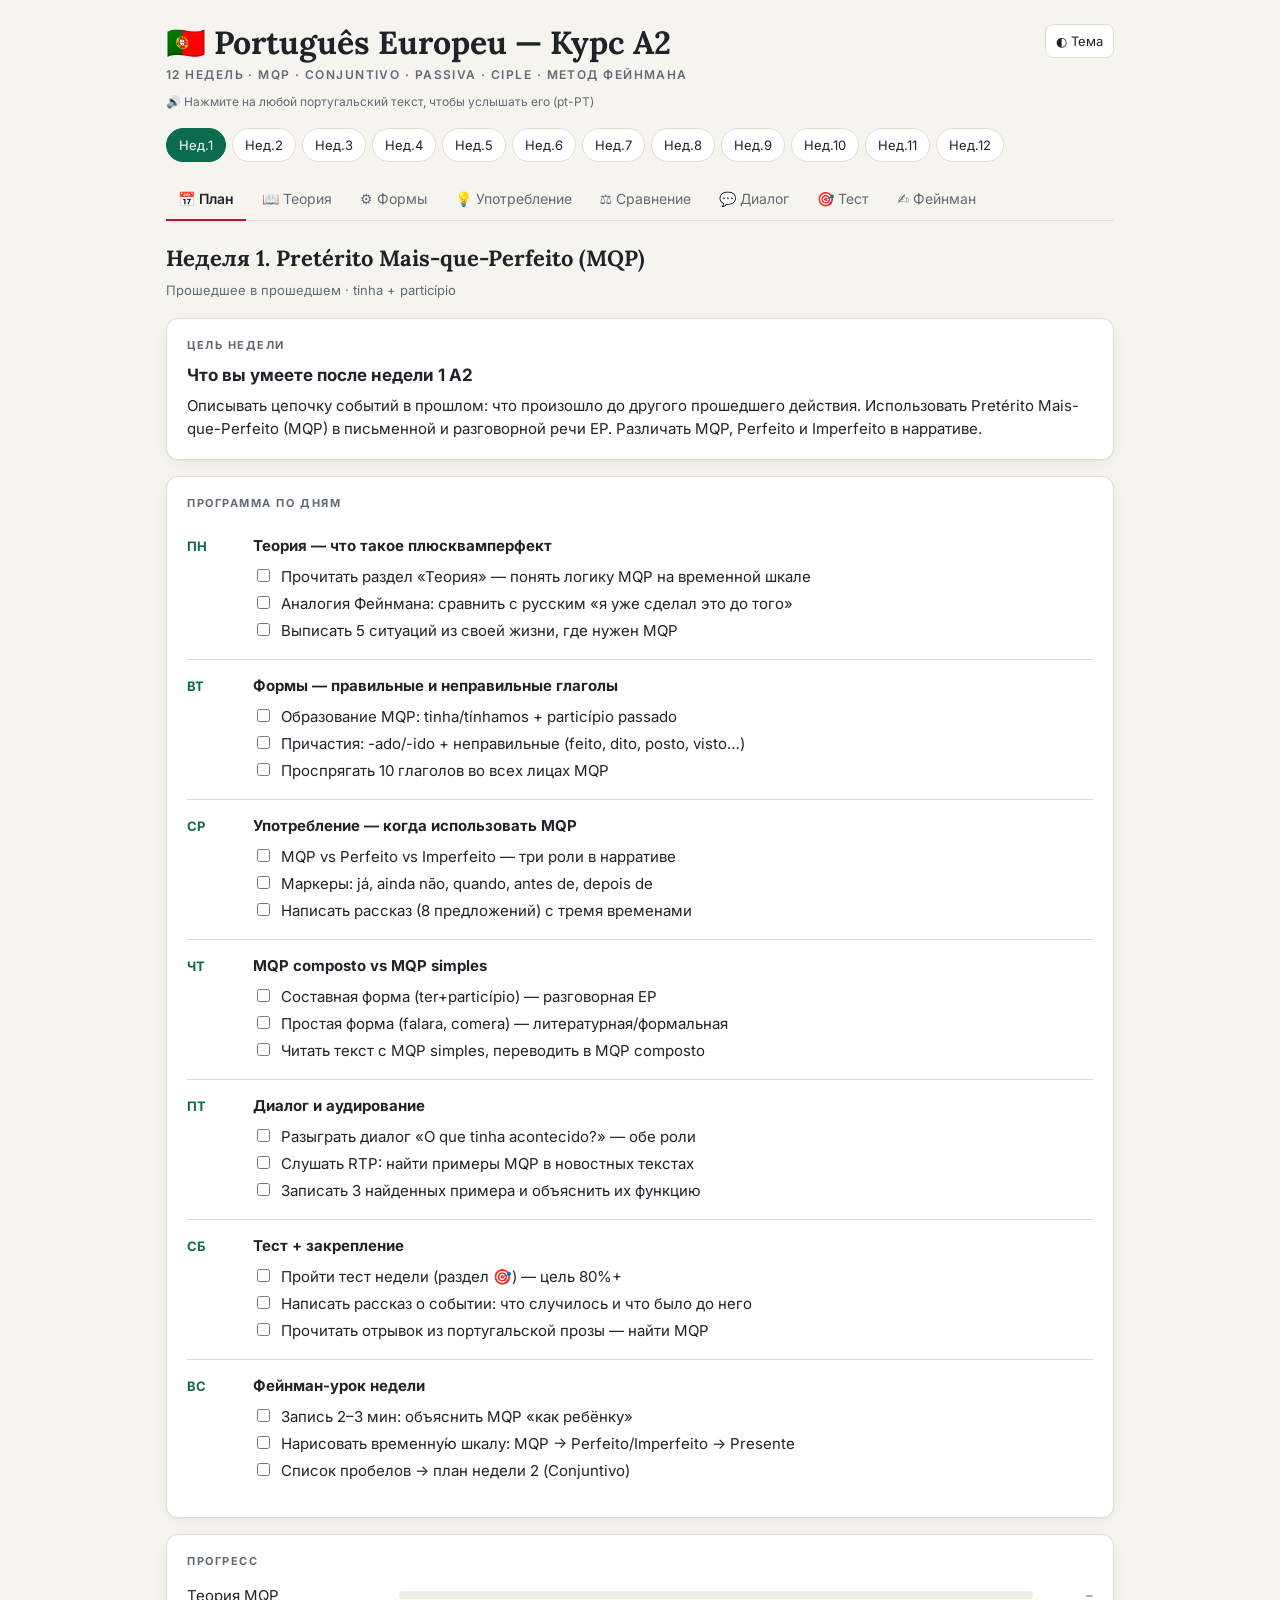
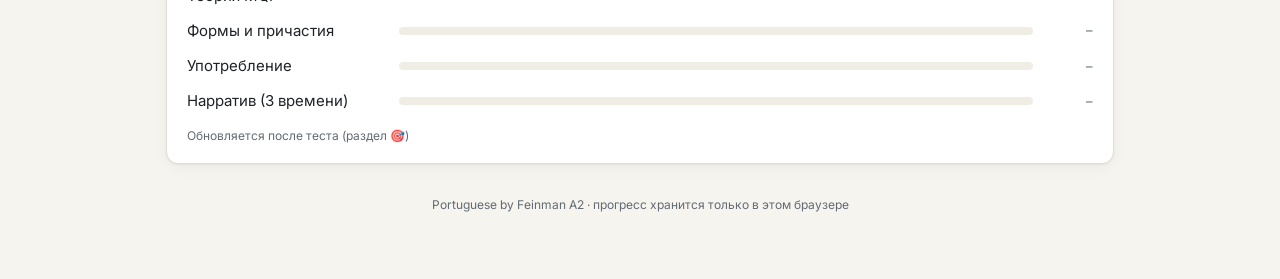
==== commit f3d10d80: "Speak Portuguese text on tap (pt-PT) Clicking any Portuguese text now reads it aloud with the browse" ====
--- a/portuguese-feinman-a2/index.html
+++ b/portuguese-feinman-a2/index.html
@@ -117,6 +117,10 @@
 .steps{counter-reset:s;list-style:none;padding:0;margin:0}
 .steps li{counter-increment:s;display:grid;grid-template-columns:30px 1fr;gap:10px;padding:8px 0}
 .steps li::before{content:counter(s);width:26px;height:26px;border-radius:50%;background:var(--accent-soft);color:var(--accent);display:grid;place-items:center;font-weight:700;font-size:13px}
+/* tap-to-speak */
+.say{cursor:pointer;-webkit-tap-highlight-color:transparent;border-radius:4px;transition:background .2s}
+@media (hover:hover){.say:hover{text-decoration:underline dotted;text-underline-offset:3px}}
+.say.saying{background:var(--warn-soft);box-shadow:0 0 0 2px var(--warn)}
 footer{color:var(--muted);font-size:12px;margin-top:32px;text-align:center}
 @media (max-width:560px){
   .card{padding:14px}
@@ -134,6 +138,7 @@
       <div>
         <h1>🇵🇹 Português Europeu — Курс A2</h1>
         <div class="sub">12 недель · MQP · Conjuntivo · Passiva · CIPLE · Метод Фейнмана</div>
+        <div class="hint">🔊 Нажмите на любой португальский текст, чтобы услышать его (pt-PT)</div>
       </div>
       <button class="theme-btn" id="themeBtn" aria-label="Сменить тему">◐ Тема</button>
     </div>
@@ -1141,6 +1146,46 @@
   }
 });
 
+/* ---------- speech (tap-to-speak, pt-PT) ---------- */
+const SAY_SEL = '.ex b, .content i, .content em, .content b, td, .timeline b, .bub, .q p, .opts label, .week-title';
+const CYR = /[А-Яа-яЁё]/;
+function pickVoice(){
+  try{
+    const vs = speechSynthesis.getVoices() || [];
+    return vs.find(v=>v.lang==='pt-PT') || vs.find(v=>/^pt[-_]PT/i.test(v.lang)) || vs.find(v=>/^pt/i.test(v.lang)) || null;
+  }catch(e){ return null; }
+}
+function utter(text){
+  const u = new SpeechSynthesisUtterance(text);
+  u.lang = 'pt-PT'; u.rate = .9;
+  const v = pickVoice(); if (v) u.voice = v;
+  return u;
+}
+function speak(text){
+  if (!('speechSynthesis' in window) || !text) return;
+  try{ speechSynthesis.cancel(); speechSynthesis.speak(utter(text)); }catch(e){}
+}
+function sayText(el){
+  let t = el.matches('.bub') ? (el.querySelector('.pt')||el).textContent
+        : el.matches('.week-title') ? el.textContent.replace(/^Неделя\s*\d+\.\s*/,'')
+        : el.textContent;
+  t = t.replace(/\[[^\]]*\]/g,' ')
+       .replace(/\([^)]*[А-Яа-яЁё][^)]*\)/g,' ')
+       .replace(/[«»“”"]/g,'')
+       .replace(/_{2,}/g,' … ')
+       .replace(/[·\/→=+|]/g,', ')
+       .replace(/^\s*\d+[.)]\s*/,'')
+       .replace(/\s+/g,' ').trim();
+  if (!t || CYR.test(t) || !/[A-Za-zÀ-ÿ]/.test(t)) return '';
+  return t;
+}
+function markSpeakable(){
+  document.querySelectorAll('#main '+SAY_SEL.split(',').join(', #main ')).forEach(el=>{
+    if (sayText(el)) el.classList.add('say');
+  });
+}
+if ('speechSynthesis' in window){ try{ speechSynthesis.getVoices(); speechSynthesis.onvoiceschanged = ()=>{}; }catch(e){} }
+
 /* ---------- state ---------- */
 let week = Math.min(Math.max(store.get('week', 0), 0), W.length - 1);
 let tab = store.get('tab', 'plan');
@@ -1192,7 +1237,7 @@
 function renderDialog(w){
   const names = {};
   return `${header(w)}<div class="card">
-    <div class="label">Диалог — разыграйте обе роли</div>
+    <div class="label">Диалог — разыграйте обе роли · нажмите на реплику 🔊</div>
     <div class="dlg" id="dlg">${w.dialog.map(([who,pt,ru])=>{
       if(!(who in names)) names[who] = Object.keys(names).length;
       return `<div class="line${names[who]%2?' r':''}"><div class="who">${who}</div><div class="bub"><div class="pt">${pt}</div><div class="ru">${ru}</div></div></div>`;
@@ -1243,10 +1288,19 @@
     default: html = renderContent(w, tab);
   }
   $('#main').innerHTML = html;
+  markSpeakable();
 }
 
 /* ---------- events ---------- */
 document.addEventListener('click', (e)=>{
+  const sayEl = e.target.closest('.say');
+  if (sayEl && e.target.tagName !== 'INPUT'){
+    const t = sayText(sayEl);
+    if (t){
+      speak(t);
+      sayEl.classList.add('saying'); setTimeout(()=>sayEl.classList.remove('saying'), 900);
+    }
+  }
   const wb = e.target.closest('[data-w]');
   if (wb){ week = +wb.dataset.w; store.set('week', week); render(); window.scrollTo({top:0}); return; }
   const tb = e.target.closest('[data-t]');
@@ -1257,9 +1311,7 @@
   }
   if (e.target.id === 'speak'){
     speechSynthesis.cancel();
-    const voices = speechSynthesis.getVoices();
-    const v = voices.find(v=>v.lang==='pt-PT') || voices.find(v=>/^pt/.test(v.lang));
-    W[week].dialog.forEach(([,pt])=>{ const u = new SpeechSynthesisUtterance(pt); u.lang='pt-PT'; if(v) u.voice=v; u.rate=.95; speechSynthesis.speak(u); });
+    W[week].dialog.forEach(([,pt])=>speechSynthesis.speak(utter(pt)));
   }
   if (e.target.id === 'check') checkTest();
   if (e.target.id === 'reset'){ render(); }
